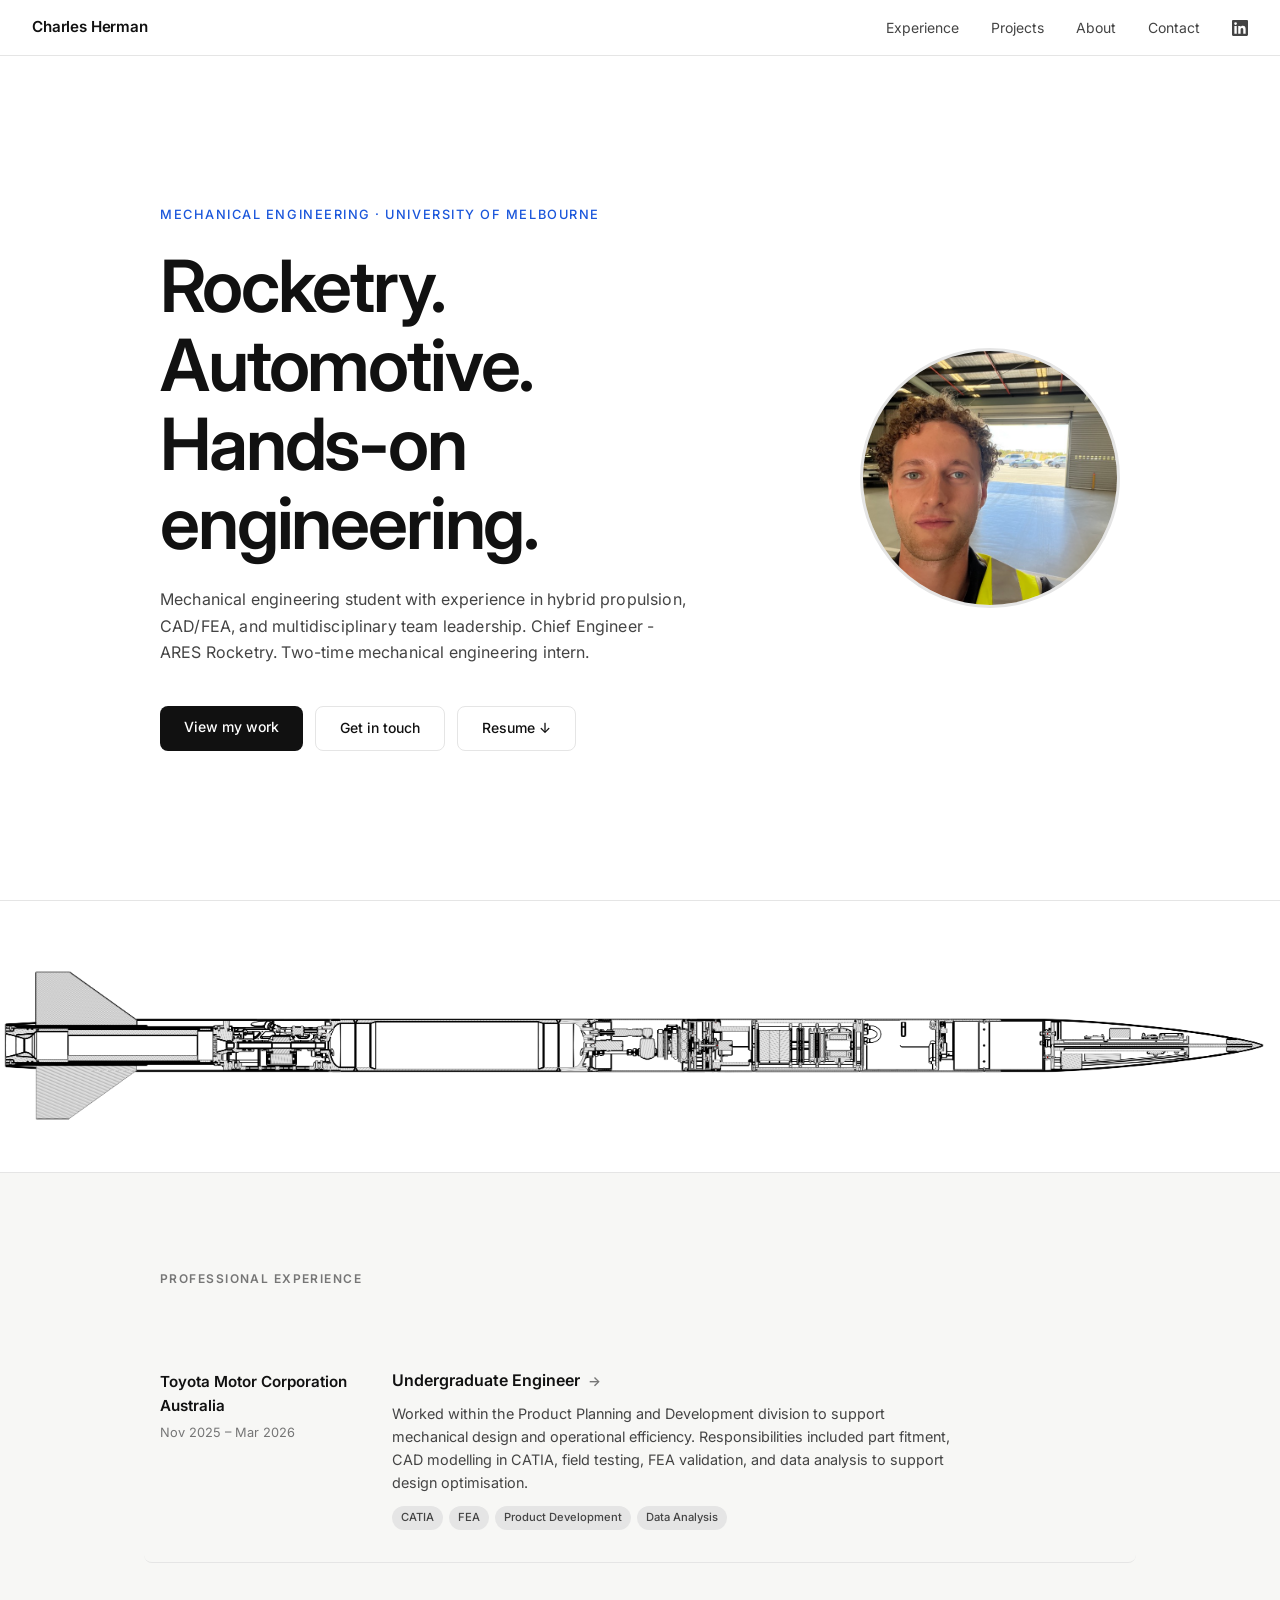
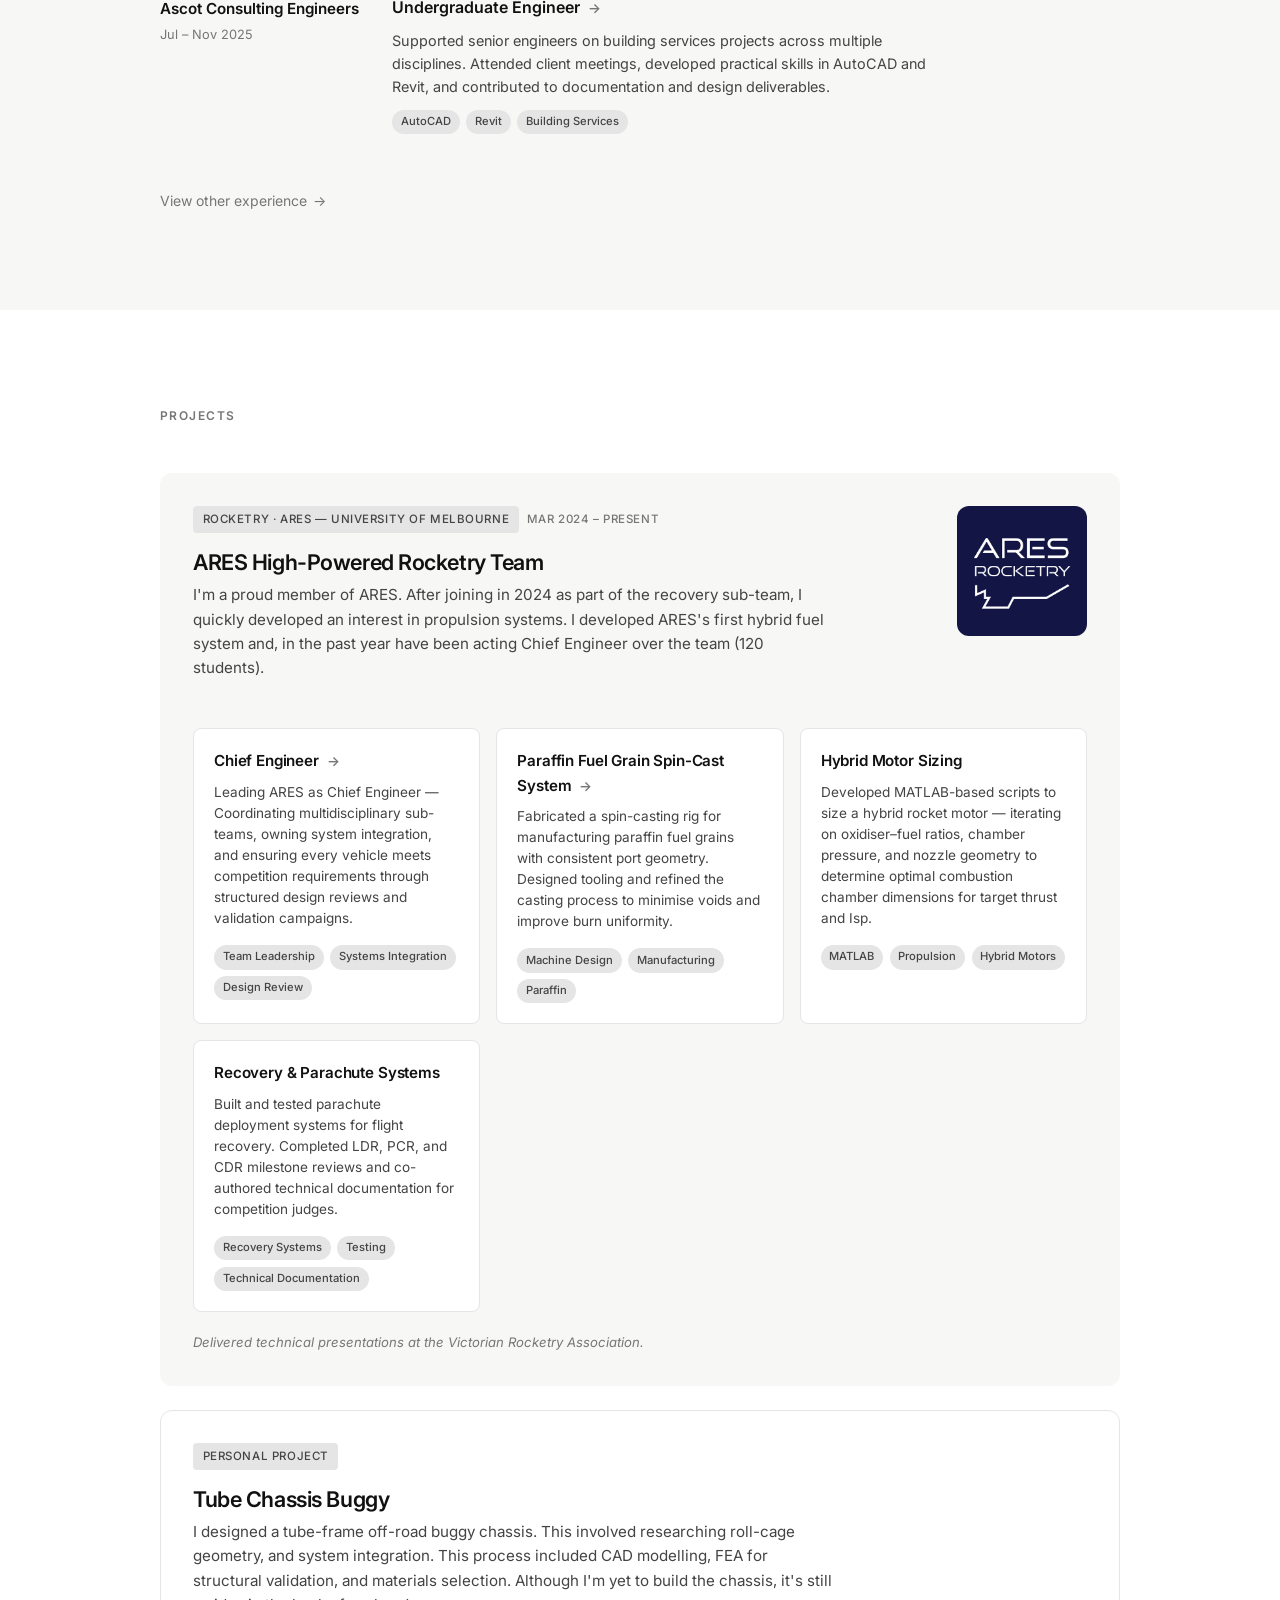
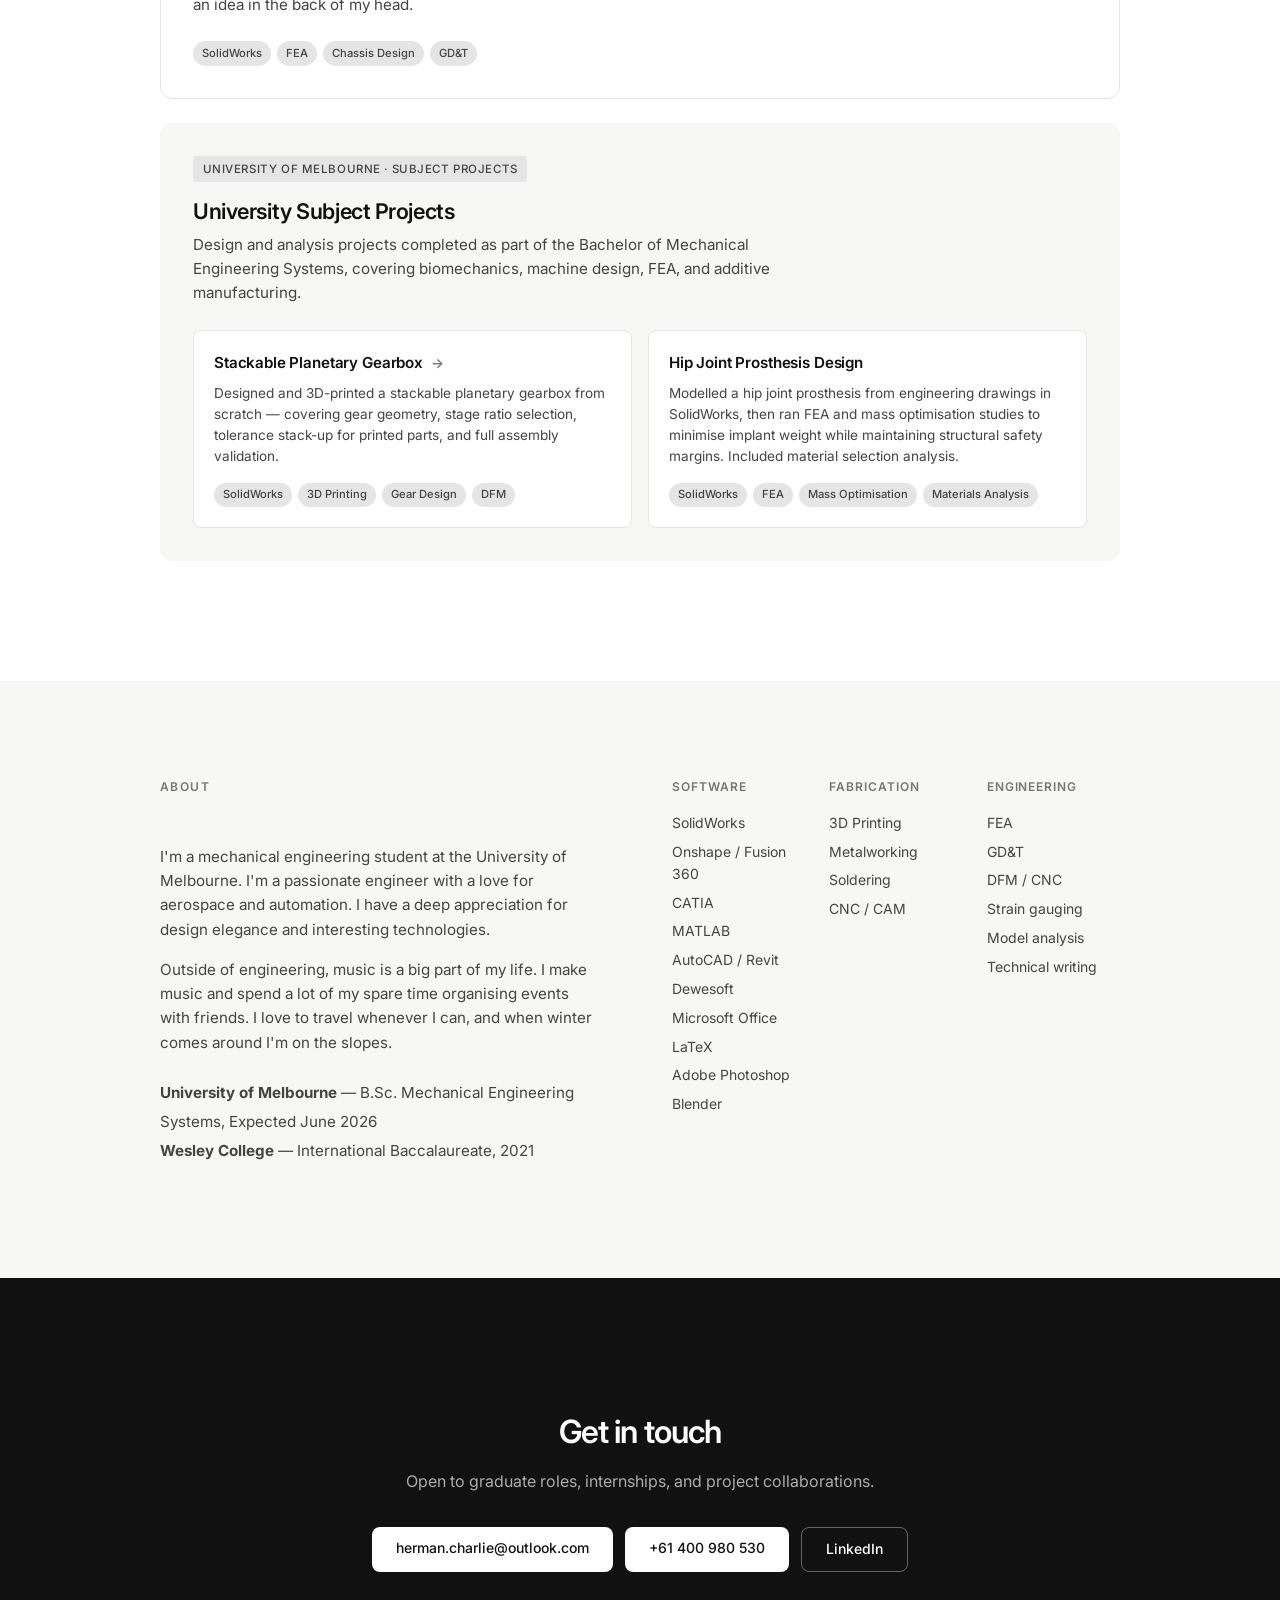
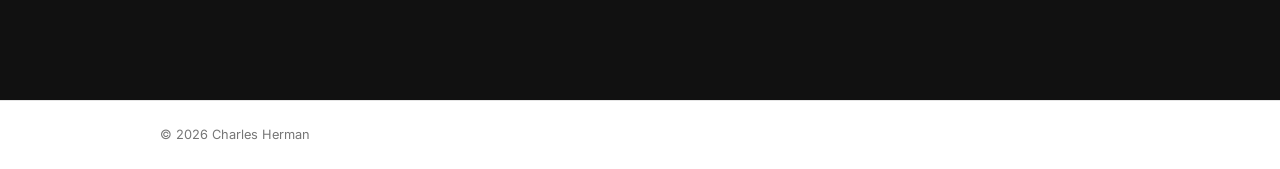
==== index.html @ 2988e183 "Add Vercel Analytics to all pages Adds /_vercel/insights/script.js to every HTML page (the correct m" ====
<!DOCTYPE html>
<html lang="en">
<head>
  <meta charset="UTF-8" />
  <meta name="viewport" content="width=device-width, initial-scale=1.0" />
  <meta name="description" content="Charles Herman — Mechanical engineering student at the University of Melbourne. Experience in hybrid propulsion, automotive engineering at Toyota, CAD/FEA, and team leadership as Chief Engineer of ARES Rocketry." />
  <meta property="og:title" content="Charles Herman — Mechanical Engineer" />
  <meta property="og:description" content="Mechanical engineering student at the University of Melbourne. Hybrid propulsion, automotive engineering, CAD/FEA, and Chief Engineer of ARES Rocketry." />
  <meta property="og:type" content="website" />
  <meta property="og:image" content="images/profile.jpg" />
  <title>Charles Herman — Mechanical Engineer</title>
  <link rel="icon" href="favicon.svg" type="image/svg+xml" />
  <link rel="stylesheet" href="styles.css" />
  <link rel="preconnect" href="https://fonts.googleapis.com" />
  <link rel="preconnect" href="https://fonts.gstatic.com" crossorigin />
  <link href="https://fonts.googleapis.com/css2?family=Inter:wght@300;400;500;600&display=swap" rel="stylesheet" />
</head>
<body>
  <a href="#experience" class="skip-link">Skip to content</a>

  <!-- NAV -->
  <nav>
    <span class="nav-name">Charles Herman</span>
    <ul>
      <li><a href="#experience">Experience</a></li>
      <li><a href="#projects">Projects</a></li>
      <li><a href="#about">About</a></li>
      <li><a href="#contact">Contact</a></li>
      <li>
        <a href="https://linkedin.com/in/charleshermanli" target="_blank" rel="noopener noreferrer" class="nav-icon-link" aria-label="LinkedIn">
          <svg aria-hidden="true" viewBox="0 0 24 24" width="16" height="16" fill="currentColor">
            <path d="M20.447 20.452h-3.554v-5.569c0-1.328-.027-3.037-1.852-3.037-1.853 0-2.136 1.445-2.136 2.939v5.667H9.351V9h3.414v1.561h.046c.477-.9 1.637-1.85 3.37-1.85 3.601 0 4.267 2.37 4.267 5.455v6.286zM5.337 7.433a2.062 2.062 0 0 1-2.063-2.065 2.064 2.064 0 1 1 2.063 2.065zm1.782 13.019H3.555V9h3.564v11.452zM22.225 0H1.771C.792 0 0 .774 0 1.729v20.542C0 23.227.792 24 1.771 24h20.451C23.2 24 24 23.227 24 22.271V1.729C24 .774 23.2 0 22.222 0h.003z"/>
          </svg>
        </a>
      </li>
    </ul>
  </nav>

  <!-- HERO -->
  <section class="hero">
    <div class="hero-inner">
      <div class="hero-text">
        <p class="hero-tag">Mechanical Engineering · University of Melbourne</p>
        <h1>Rocketry. Automotive.<br>Hands-on engineering.</h1>
        <p class="hero-sub">
          Mechanical engineering student with experience in hybrid propulsion, CAD/FEA,
          and multidisciplinary team leadership. Chief Engineer - ARES Rocketry.
          Two-time mechanical engineering intern.
        </p>
        <div class="hero-actions">
          <a href="#experience" class="btn">View my work</a>
          <a href="#contact" class="btn btn-ghost">Get in touch</a>
          <a href="CharlesHermanResume.pdf" download class="btn btn-ghost">Resume ↓</a>
        </div>
      </div>
      <div class="hero-photo-wrap">
        <img src="images/profile.jpg" alt="Charles Herman" class="hero-photo" width="260" height="260" fetchpriority="high" />
      </div>
    </div>
  </section>

  <!-- ROCKET BANNER -->
  <section class="rocket-banner">
    <img src="images/odyssey-assembly.png" alt="ARES Odyssey — full vehicle cutaway assembly drawing" class="rocket-banner-img" />
  </section>

  <!-- EXPERIENCE -->
  <section id="experience" class="section section-alt">
    <div class="container">
      <h2 class="section-title">Professional Experience</h2>

      <div class="timeline">

        <a href="projects/toyota.html" class="timeline-item timeline-item-link" data-reveal>
          <div class="timeline-left">
            <span class="tl-company">Toyota Motor Corporation Australia</span>
            <span class="tl-date">Nov 2025 – Mar 2026</span>
          </div>
          <div class="timeline-right">
            <h4>Undergraduate Engineer <span class="card-arrow">→</span></h4>
            <p>
              Worked within the Product Planning and Development division to support mechanical design
              and operational efficiency. Responsibilities included part fitment, CAD modelling in CATIA,
              field testing, FEA validation, and data analysis to support design optimisation.
            </p>
            <div class="tech-pills">
              <span>CATIA</span><span>FEA</span><span>Product Development</span><span>Data Analysis</span>
            </div>
          </div>
        </a>

        <a href="projects/ascot.html" class="timeline-item timeline-item-link" data-reveal>
          <div class="timeline-left">
            <span class="tl-company">Ascot Consulting Engineers</span>
            <span class="tl-date">Jul – Nov 2025</span>
          </div>
          <div class="timeline-right">
            <h4>Undergraduate Engineer <span class="card-arrow">→</span></h4>
            <p>
              Supported senior engineers on building services projects across multiple disciplines.
              Attended client meetings, developed practical skills in AutoCAD and Revit, and contributed
              to documentation and design deliverables.
            </p>
            <div class="tech-pills">
              <span>AutoCAD</span><span>Revit</span><span>Building Services</span>
            </div>
          </div>
        </a>

      </div>
      <a href="other-experience.html" class="other-exp-link">
        View other experience <span>→</span>
      </a>
    </div>
  </section>

  <!-- PROJECTS -->
  <section id="projects" class="section">
    <div class="container">
      <h2 class="section-title">Projects</h2>

      <!-- ARES Rocketry -->
      <div class="project-card featured" data-reveal>
        <div class="project-card-header">
          <div class="project-card-header-content">
            <div class="project-meta">
              <span class="tag">Rocketry · ARES — University of Melbourne</span>
              <span class="tag tag-year">Mar 2024 – Present</span>
            </div>
            <h3>ARES High-Powered Rocketry Team</h3>
            <p class="project-desc">
              I'm a proud member of ARES. After joining in 2024 as part of the recovery sub-team, I quickly
              developed an interest in propulsion systems. I developed ARES's first hybrid fuel system and,
              in the past year have been acting Chief Engineer over the team (120 students).
            </p>
          </div>
          <img src="images/ares-logo.png" alt="ARES Rocketry" class="project-org-logo" />
        </div>

        <div class="sub-projects">
          <a href="projects/chief-engineer.html" class="sub-card sub-card-link">
            <h4>Chief Engineer <span class="card-arrow">→</span></h4>
            <p>Leading ARES as Chief Engineer — Coordinating multidisciplinary sub-teams, owning system
            integration, and ensuring every vehicle meets competition requirements through structured
            design reviews and validation campaigns.</p>
            <div class="tech-pills">
              <span>Team Leadership</span><span>Systems Integration</span><span>Design Review</span>
            </div>
          </a>
          <a href="projects/fuel-grain.html" class="sub-card sub-card-link">
            <h4>Paraffin Fuel Grain Spin-Cast System <span class="card-arrow">→</span></h4>
            <p>Fabricated a spin-casting rig for manufacturing paraffin fuel grains with consistent port
            geometry. Designed tooling and refined the casting process to minimise voids and improve
            burn uniformity.</p>
            <div class="tech-pills">
              <span>Machine Design</span><span>Manufacturing</span><span>Paraffin</span>
            </div>
          </a>
          <div class="sub-card">
            <h4>Hybrid Motor Sizing</h4>
            <p>Developed MATLAB-based scripts to size a hybrid rocket motor — iterating on oxidiser–fuel
            ratios, chamber pressure, and nozzle geometry to determine optimal combustion chamber dimensions
            for target thrust and Isp.</p>
            <div class="tech-pills">
              <span>MATLAB</span><span>Propulsion</span><span>Hybrid Motors</span>
            </div>
          </div>
          <div class="sub-card">
            <h4>Recovery & Parachute Systems</h4>
            <p>Built and tested parachute deployment systems for flight recovery. Completed LDR, PCR, and CDR
            milestone reviews and co-authored technical documentation for competition judges.</p>
            <div class="tech-pills">
              <span>Recovery Systems</span><span>Testing</span><span>Technical Documentation</span>
            </div>
          </div>
        </div>

        <p class="project-note">Delivered technical presentations at the Victorian Rocketry Association.</p>
      </div>

      <!-- Tube Buggy -->
      <div class="project-card" data-reveal>
        <div class="project-meta">
          <span class="tag">Personal Project</span>
        </div>
        <h3>Tube Chassis Buggy</h3>
        <p class="project-desc">
          I designed a tube-frame off-road buggy chassis. This involved researching
          roll-cage geometry, and system integration. This process included CAD modelling, FEA for structural validation, and materials selection. Although I'm yet to build the chassis, it's still an idea in the back of my head. 
        </p>
        <div class="tech-pills">
          <span>SolidWorks</span><span>FEA</span><span>Chassis Design</span><span>GD&amp;T</span>
        </div>
      </div>

      <!-- University Subject Projects -->
      <div class="project-card featured" data-reveal>
        <div class="project-meta">
          <span class="tag">University of Melbourne · Subject Projects</span>
        </div>
        <h3>University Subject Projects</h3>
        <p class="project-desc">
          Design and analysis projects completed as part of the Bachelor of Mechanical Engineering Systems,
          covering biomechanics, machine design, FEA, and additive manufacturing.
        </p>

        <div class="sub-projects">
          <a href="projects/gearbox.html" class="sub-card sub-card-link">
            <h4>Stackable Planetary Gearbox <span class="card-arrow">→</span></h4>
            <p>Designed and 3D-printed a stackable planetary gearbox from scratch — covering gear geometry,
            stage ratio selection, tolerance stack-up for printed parts, and full assembly validation.</p>
            <div class="tech-pills">
              <span>SolidWorks</span><span>3D Printing</span><span>Gear Design</span><span>DFM</span>
            </div>
          </a>
          <div class="sub-card">
            <h4>Hip Joint Prosthesis Design</h4>
            <p>Modelled a hip joint prosthesis from engineering drawings in SolidWorks, then ran FEA and
            mass optimisation studies to minimise implant weight while maintaining structural safety margins.
            Included material selection analysis.</p>
            <div class="tech-pills">
              <span>SolidWorks</span><span>FEA</span><span>Mass Optimisation</span><span>Materials Analysis</span>
            </div>
          </div>
        </div>
      </div>

    </div>
  </section>

  <!-- ABOUT -->
  <section id="about" class="section section-alt">
    <div class="container about-grid" data-reveal>
      <div>
        <h2 class="section-title">About</h2>
        <p>
          I'm a mechanical engineering student at the University of Melbourne. I'm a passionate engineer with a love for aerospace and automation. I have a deep appreciation for design elegance and interesting technologies.  
        </p>
        <p>
          Outside of engineering, music is a big part of my life. I make music and spend a lot of my spare time
          organising events with friends. I love to travel whenever I can, and when winter comes around
          I'm on the slopes.
        </p>
        <p class="about-edu">
          <strong>University of Melbourne</strong> — B.Sc. Mechanical Engineering Systems, Expected June 2026<br>
          <strong>Wesley College</strong> — International Baccalaureate, 2021
        </p>
      </div>
      <div class="skills-grid">
        <div class="skill-group">
          <h5>Software</h5>
          <ul>
            <li>SolidWorks</li>
            <li>Onshape / Fusion 360</li>
            <li>CATIA</li>
            <li>MATLAB</li>
            <li>AutoCAD / Revit</li>
            <li>Dewesoft</li>
            <li>Microsoft Office</li>
            <li>LaTeX</li>
            <li>Adobe Photoshop</li>
            <li>Blender</li>
          </ul>
        </div>
        <div class="skill-group">
          <h5>Fabrication</h5>
          <ul>
            <li>3D Printing</li>
            <li>Metalworking</li>
            <li>Soldering</li>
            <li>CNC / CAM</li>
          </ul>
        </div>
        <div class="skill-group">
          <h5>Engineering</h5>
          <ul>
            <li>FEA</li>
            <li>GD&amp;T</li>
            <li>DFM / CNC</li>
            <li>Strain gauging</li>
            <li>Model analysis</li>
            <li>Technical writing</li>
          </ul>
        </div>
      </div>
    </div>
  </section>

  <!-- CONTACT -->
  <section id="contact" class="section section-dark">
    <div class="container contact-inner" data-reveal>
      <h2>Get in touch</h2>
      <p>Open to graduate roles, internships, and project collaborations.</p>
      <div class="contact-links">
        <a href="mailto:herman.charlie@outlook.com" class="btn btn-light">herman.charlie@outlook.com</a>
        <a href="tel:+61400980530" class="btn btn-light">+61 400 980 530</a>
        <a href="https://linkedin.com/in/charleshermanli" target="_blank" rel="noopener noreferrer" class="btn btn-outline">LinkedIn</a>
      </div>
    </div>
  </section>

  <footer>
    <div class="container">
      <span>© 2026 Charles Herman</span>
    </div>
  </footer>

  <script src="main.js" defer></script>

  <script defer src="/_vercel/insights/script.js"></script>
</body>
</html>
---- styles.css ----
/* ── Reset & Base ── */
*, *::before, *::after { box-sizing: border-box; margin: 0; padding: 0; }

:root {
  --ink:     #111111;
  --ink-2:   #444444;
  --ink-3:   #767676;
  --line:    #e5e5e5;
  --bg:      #ffffff;
  --bg-alt:  #f7f7f5;
  --accent:  #1a56db;
  --radius:  8px;
  --max:     960px;
}

html { scroll-behavior: smooth; font-size: 16px; }

body {
  font-family: 'Inter', system-ui, -apple-system, sans-serif;
  color: var(--ink);
  background: var(--bg);
  line-height: 1.6;
  -webkit-font-smoothing: antialiased;
}

.skip-link {
  position: absolute;
  top: -100%;
  left: 1rem;
  padding: 0.5rem 1rem;
  background: var(--accent);
  color: #fff;
  border-radius: var(--radius);
  font-size: 0.875rem;
  font-weight: 500;
  z-index: 200;
  transition: top 0.2s;
}

.skip-link:focus {
  top: 0.75rem;
}

a { color: inherit; text-decoration: none; }

/* ── Nav ── */
nav {
  position: sticky;
  top: 0;
  z-index: 100;
  background: rgba(255, 255, 255, 0.92);
  backdrop-filter: blur(8px);
  border-bottom: 1px solid var(--line);
  display: flex;
  align-items: center;
  justify-content: space-between;
  padding: 0 2rem;
  height: 56px;
}

.nav-name {
  font-weight: 600;
  font-size: 0.95rem;
  letter-spacing: -0.01em;
}

nav ul {
  list-style: none;
  display: flex;
  gap: 2rem;
}

nav ul a {
  font-size: 0.875rem;
  color: var(--ink-2);
  transition: color 0.15s;
}

nav ul a:hover { color: var(--ink); }

.nav-icon-link {
  display: inline-block;
  vertical-align: middle;
  line-height: 0;
  color: var(--ink-2);
  transition: color 0.15s;
}

.nav-icon-link:hover { color: var(--ink); }

/* ── Hero ── */
.hero {
  min-height: calc(100vh - 56px);
  display: flex;
  align-items: center;
  padding: 6rem 2rem;
}

.hero-inner {
  max-width: var(--max);
  margin: 0 auto;
  width: 100%;
  display: grid;
  grid-template-columns: 1fr auto;
  gap: 4rem;
  align-items: center;
}

.hero-text { min-width: 0; }

.hero-photo-wrap {
  flex-shrink: 0;
}

.hero-photo {
  width: 260px;
  height: 260px;
  border-radius: 50%;
  object-fit: cover;
  object-position: center top;
  image-orientation: from-image;
  border: 3px solid var(--line);
  display: block;
}

.hero-tag {
  font-size: 0.8rem;
  font-weight: 500;
  letter-spacing: 0.12em;
  text-transform: uppercase;
  color: var(--accent);
  margin-bottom: 1.25rem;
}

.hero h1 {
  font-size: clamp(2.5rem, 6vw, 4.5rem);
  font-weight: 600;
  line-height: 1.1;
  letter-spacing: -0.03em;
  margin-bottom: 1.5rem;
}

.hero-sub {
  font-size: 1rem;
  color: var(--ink-2);
  margin-bottom: 2.5rem;
  letter-spacing: 0.01em;
  max-width: 540px;
  line-height: 1.65;
}

.hero-actions {
  display: flex;
  gap: 0.75rem;
  flex-wrap: wrap;
}

/* ── Buttons ── */
.btn {
  display: inline-block;
  padding: 0.65rem 1.5rem;
  background: var(--ink);
  color: #fff;
  border-radius: var(--radius);
  font-size: 0.875rem;
  font-weight: 500;
  transition: background 0.15s, transform 0.1s;
}

.btn:hover { background: #333; transform: translateY(-1px); }

.btn-light {
  background: #fff;
  color: var(--ink);
}

.btn-light:hover { background: #f0f0f0; }

.btn-ghost {
  background: transparent;
  color: var(--ink);
  border: 1px solid var(--line);
}

.btn-ghost:hover { background: var(--bg-alt); transform: translateY(-1px); }

.btn-outline {
  background: transparent;
  color: #fff;
  border: 1px solid rgba(255,255,255,0.35);
}

.btn-outline:hover { background: rgba(255,255,255,0.1); }

.btn:focus-visible {
  outline: 2px solid var(--accent);
  outline-offset: 2px;
}

/* ── Sections ── */
.section { padding: 6rem 2rem; }
.section-alt { background: var(--bg-alt); }

.section-dark {
  background: var(--ink);
  color: #fff;
}

.section-dark h2 { color: #fff; }
.section-dark p { color: rgba(255,255,255,0.65); }

.container {
  max-width: var(--max);
  margin: 0 auto;
  width: 100%;
}

.section-title {
  font-size: 0.75rem;
  font-weight: 600;
  letter-spacing: 0.12em;
  text-transform: uppercase;
  color: var(--ink-3);
  margin-bottom: 3rem;
}

/* ── Project Cards ── */
.project-card {
  border: 1px solid var(--line);
  border-radius: 12px;
  padding: 2rem;
  margin-bottom: 1.5rem;
  transition: border-color 0.2s, box-shadow 0.2s;
}

.project-card:hover {
  border-color: #bbb;
  box-shadow: 0 4px 20px rgba(0,0,0,0.06);
}

.project-card.featured {
  background: var(--bg-alt);
  border-color: transparent;
}

.project-meta {
  display: flex;
  gap: 0.5rem;
  margin-bottom: 0.75rem;
  flex-wrap: wrap;
}

.tag {
  display: inline-block;
  font-size: 0.72rem;
  font-weight: 500;
  letter-spacing: 0.05em;
  text-transform: uppercase;
  padding: 0.25rem 0.6rem;
  background: var(--line);
  border-radius: 4px;
  color: var(--ink-2);
}

.tag-year { background: transparent; color: var(--ink-3); padding-left: 0; }

.project-card h3 {
  font-size: 1.35rem;
  font-weight: 600;
  letter-spacing: -0.02em;
  margin-bottom: 0.25rem;
}

.project-role {
  font-size: 0.875rem;
  color: var(--accent);
  font-weight: 500;
  margin-bottom: 0.75rem;
}

.project-desc {
  color: var(--ink-2);
  font-size: 0.95rem;
  max-width: 640px;
  margin-bottom: 1.5rem;
}

/* ── Project card header with logo ── */
.project-card-header {
  display: flex;
  align-items: flex-start;
  justify-content: space-between;
  gap: 2rem;
}

.project-card-header-content {
  flex: 1;
  min-width: 0;
}

.project-org-logo {
  width: 130px;
  height: 130px;
  object-fit: contain;
  border-radius: 12px;
  flex-shrink: 0;
}

/* ── Sub-project cards ── */
.sub-projects {
  display: grid;
  grid-template-columns: repeat(auto-fit, minmax(220px, 1fr));
  gap: 1rem;
  margin-top: 1.5rem;
}

.sub-card {
  background: #fff;
  border: 1px solid var(--line);
  border-radius: var(--radius);
  padding: 1.25rem;
}

.sub-card-link {
  display: block;
  text-decoration: none;
  color: inherit;
  transition: border-color 0.18s, box-shadow 0.18s, transform 0.15s;
}

.sub-card-link:hover {
  border-color: var(--accent);
  box-shadow: 0 4px 16px rgba(26,86,219,0.08);
  transform: translateY(-2px);
}

.card-arrow {
  font-size: 0.85rem;
  color: var(--ink-3);
  margin-left: 0.25rem;
  transition: color 0.15s, transform 0.15s;
  display: inline-block;
}

.sub-card-link:hover .card-arrow {
  color: var(--accent);
  transform: translateX(3px);
}

.sub-card h4 {
  font-size: 0.95rem;
  font-weight: 600;
  margin-bottom: 0.5rem;
  letter-spacing: -0.01em;
}

.sub-card p {
  font-size: 0.85rem;
  color: var(--ink-2);
  line-height: 1.55;
  margin-bottom: 1rem;
}

.project-note {
  margin-top: 1.25rem;
  font-size: 0.82rem;
  color: var(--ink-3);
  font-style: italic;
}

/* ── Tech Pills ── */
.tech-pills {
  display: flex;
  flex-wrap: wrap;
  gap: 0.4rem;
}

.tech-pills span, .project-card > .tech-pills span {
  font-size: 0.7rem;
  padding: 0.2rem 0.55rem;
  background: var(--line);
  border-radius: 100px;
  color: var(--ink-2);
  font-weight: 500;
}

/* ── Timeline ── */
.timeline { display: flex; flex-direction: column; gap: 0; }

.timeline-item {
  display: grid;
  grid-template-columns: 200px 1fr;
  gap: 2rem;
  padding: 2rem 0;
  border-bottom: 1px solid var(--line);
}

.timeline-item:last-child { border-bottom: none; }

.timeline-left {
  display: flex;
  flex-direction: column;
  gap: 0.25rem;
  padding-top: 0.1rem;
}

.tl-company {
  font-weight: 600;
  font-size: 0.95rem;
}

.tl-date {
  font-size: 0.8rem;
  color: var(--ink-3);
}

.tl-logo {
  width: 90px;
  height: auto;
  margin-top: 0.75rem;
  opacity: 0.85;
}

.timeline-right h4 {
  font-size: 1rem;
  font-weight: 600;
  margin-bottom: 0.5rem;
}

.timeline-right p {
  font-size: 0.9rem;
  color: var(--ink-2);
  max-width: 560px;
  margin-bottom: 0.75rem;
}

.timeline-right .tech-pills { margin-top: 0.25rem; }

.timeline-item-link {
  display: grid;
  grid-template-columns: 200px 1fr;
  gap: 2rem;
  text-decoration: none;
  color: inherit;
  transition: background 0.15s;
  border-radius: var(--radius);
  margin: 0 -1rem;
  padding: 2rem 1rem;
  border-bottom: 1px solid var(--line);
}

.timeline-item-link:last-child { border-bottom: none; }

.timeline-item-link:hover { background: rgba(0,0,0,0.03); }

.timeline-item-link:hover .card-arrow {
  color: var(--accent);
  transform: translateX(3px);
}

.other-exp-link {
  display: inline-flex;
  align-items: center;
  gap: 0.35rem;
  font-size: 0.875rem;
  color: var(--ink-3);
  margin-top: 1.5rem;
  transition: color 0.15s;
}

.other-exp-link:hover {
  color: var(--accent);
}

/* ── Rocket Banner ── */
.rocket-banner {
  background: var(--bg);
  padding: 2rem 0;
  overflow: hidden;
  border-top: 1px solid var(--line);
  border-bottom: 1px solid var(--line);
}

.rocket-banner-img {
  display: block;
  width: 100%;
  height: auto;
}

/* ── About ── */
.about-grid {
  display: grid;
  grid-template-columns: 1fr 1fr;
  gap: 4rem;
  align-items: start;
}

.about-grid > div:first-child p {
  color: var(--ink-2);
  font-size: 0.95rem;
  max-width: 440px;
  margin-bottom: 1rem;
}

.about-edu {
  margin-top: 1.5rem;
  font-size: 0.85rem;
  color: var(--ink-2);
  line-height: 1.9;
}


.skills-grid {
  display: grid;
  grid-template-columns: repeat(auto-fit, minmax(130px, 1fr));
  gap: 1.5rem;
}

.skill-group h5 {
  font-size: 0.75rem;
  font-weight: 600;
  letter-spacing: 0.08em;
  text-transform: uppercase;
  color: var(--ink-3);
  margin-bottom: 0.75rem;
}

.skill-group ul { list-style: none; }

.skill-group li {
  font-size: 0.875rem;
  color: var(--ink-2);
  padding: 0.2rem 0;
}

/* ── Contact ── */
.contact-inner {
  text-align: center;
  padding: 2rem 0;
}

.contact-inner h2 {
  font-size: 2rem;
  font-weight: 600;
  letter-spacing: -0.03em;
  margin-bottom: 0.75rem;
}

.contact-inner p {
  margin-bottom: 2rem;
  font-size: 1rem;
}

.contact-links {
  display: flex;
  gap: 0.75rem;
  justify-content: center;
  flex-wrap: wrap;
}

/* ── Footer ── */
footer {
  border-top: 1px solid var(--line);
  padding: 1.5rem 2rem;
}

footer .container {
  display: flex;
  justify-content: space-between;
  align-items: center;
  font-size: 0.8rem;
  color: var(--ink-3);
}

footer a:hover { color: var(--ink); }

.proj-next-link {
  font-size: 0.875rem;
  color: var(--ink-3);
  transition: color 0.15s;
}

.proj-next-link:hover {
  color: var(--ink);
}

/* ── Scroll Reveal ── */
[data-reveal] {
  opacity: 0;
  transform: translateY(24px);
  transition: opacity 0.6s ease, transform 0.6s ease;
}

[data-reveal].revealed {
  opacity: 1;
  transform: translateY(0);
}

/* Stagger children */
[data-reveal-delay="1"] { transition-delay: 0.1s; }
[data-reveal-delay="2"] { transition-delay: 0.2s; }
[data-reveal-delay="3"] { transition-delay: 0.3s; }

/* ── Responsive ── */

/* Tablet */
@media (max-width: 860px) {
  .section { padding: 4.5rem 1.5rem; }
  .hero { padding: 4rem 1.5rem; }
  .hero-inner { gap: 2.5rem; }
  .project-org-logo { width: 100px; height: 100px; }
}

/* Mobile — stacking layouts */
@media (max-width: 700px) {
  nav ul { gap: 1.1rem; }

  .hero-inner {
    grid-template-columns: 1fr;
    text-align: center;
  }

  .hero-photo-wrap { order: -1; display: flex; justify-content: center; }
  .hero-photo { width: 180px; height: 180px; }
  .hero-actions { justify-content: center; }

  .timeline-item {
    grid-template-columns: 1fr;
    gap: 0.5rem;
  }

  .timeline-item-link {
    grid-template-columns: 1fr;
    gap: 0.5rem;
    margin: 0 -0.5rem;
    padding: 1.5rem 0.5rem;
  }

  .about-grid {
    grid-template-columns: 1fr;
    gap: 2.5rem;
  }

  .sub-projects { grid-template-columns: 1fr; }
}

/* Small mobile — nav wrap + tighter spacing */
@media (max-width: 540px) {
  nav {
    height: auto;
    padding: 0.6rem 1.25rem;
    flex-wrap: wrap;
    gap: 0.4rem;
  }

  nav ul {
    width: 100%;
    gap: 0.8rem;
    padding-bottom: 0.1rem;
  }

  nav ul a { font-size: 0.8rem; }

  .section { padding: 3rem 1.25rem; }
  .hero { padding: 2.5rem 1.25rem; }
  .hero-photo { width: 150px; height: 150px; }
  .hero-sub { font-size: 0.95rem; }

  .btn {
    min-height: 44px;
    padding: 0.75rem 1.25rem;
    display: inline-flex;
    align-items: center;
    justify-content: center;
  }

  .project-card { padding: 1.25rem; }
  .project-card-header { flex-direction: column; gap: 1rem; }
  .project-org-logo { width: 72px; height: 72px; }

  .rocket-banner { padding: 1rem 0; }

  .timeline-item-link {
    margin: 0 -0.75rem;
    padding: 1.25rem 0.75rem;
  }

  .contact-inner h2 { font-size: 1.6rem; }

  .section-title { margin-bottom: 2rem; }
}
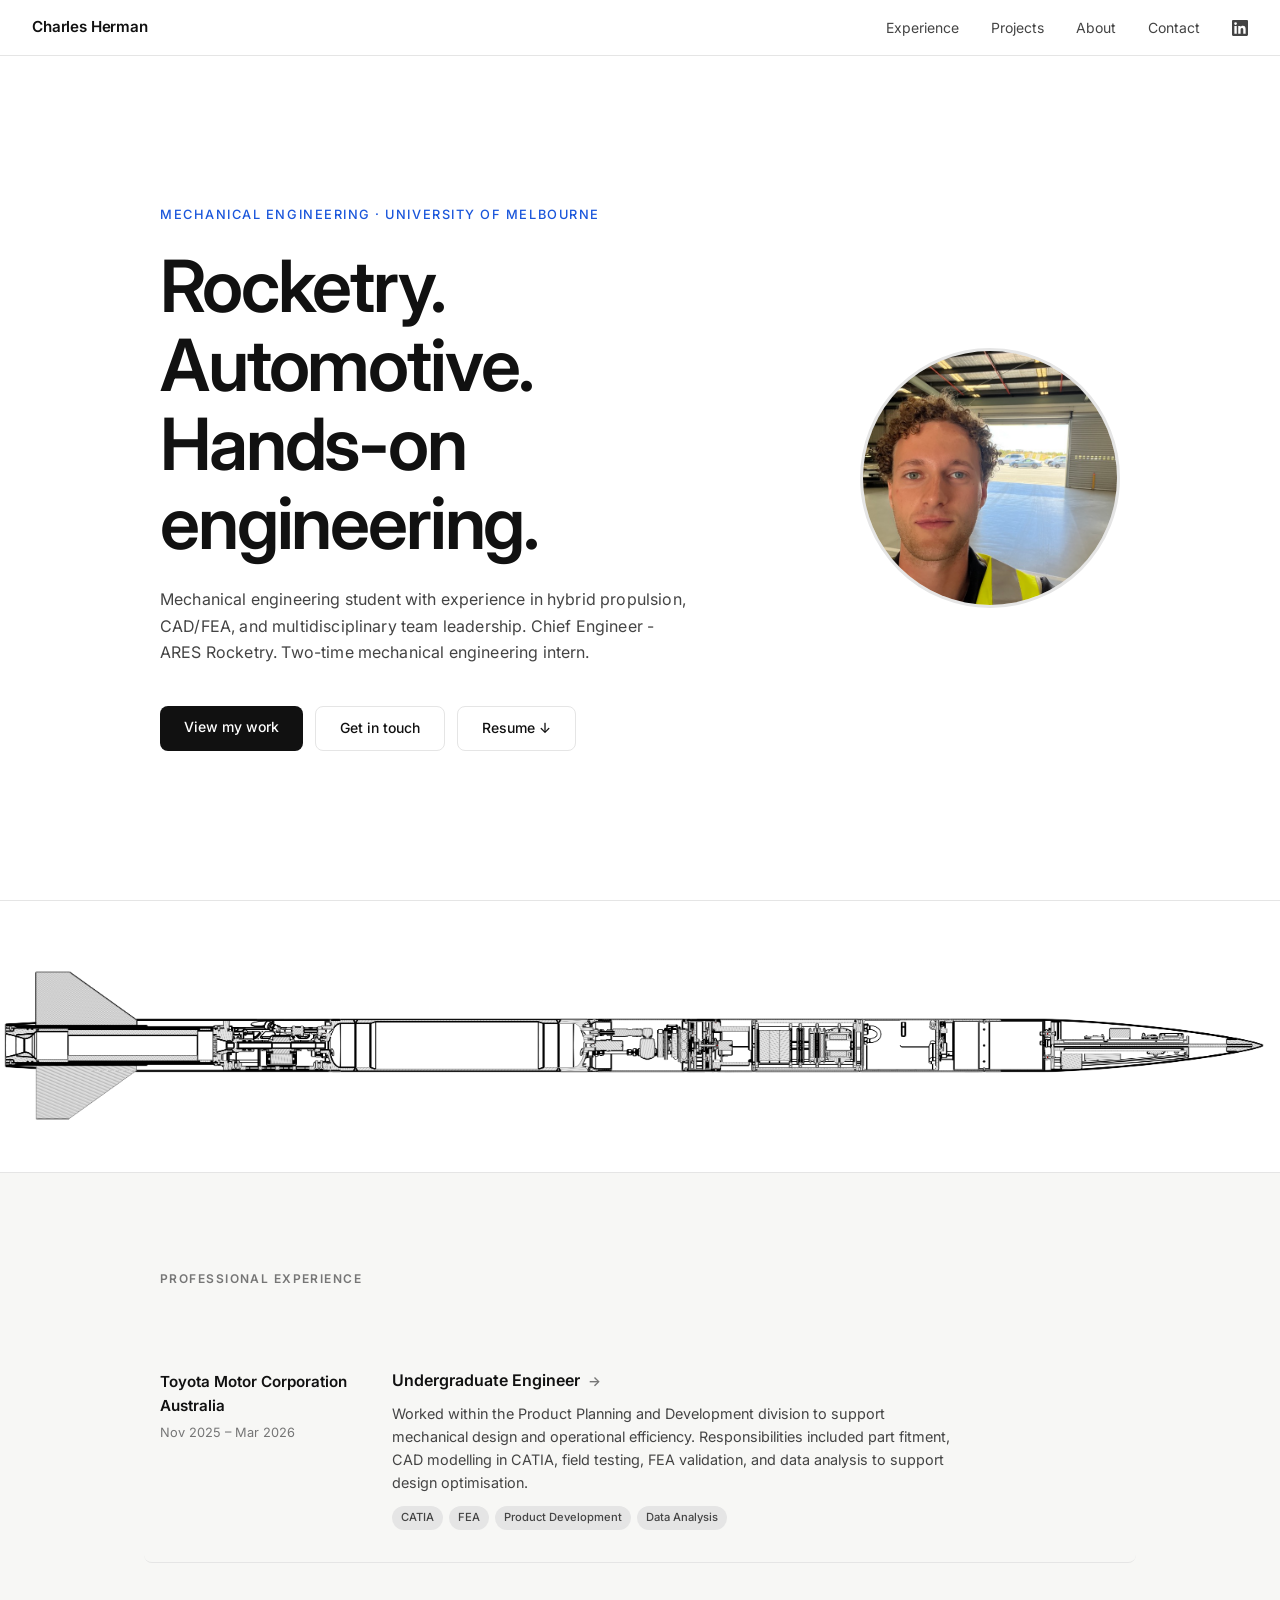
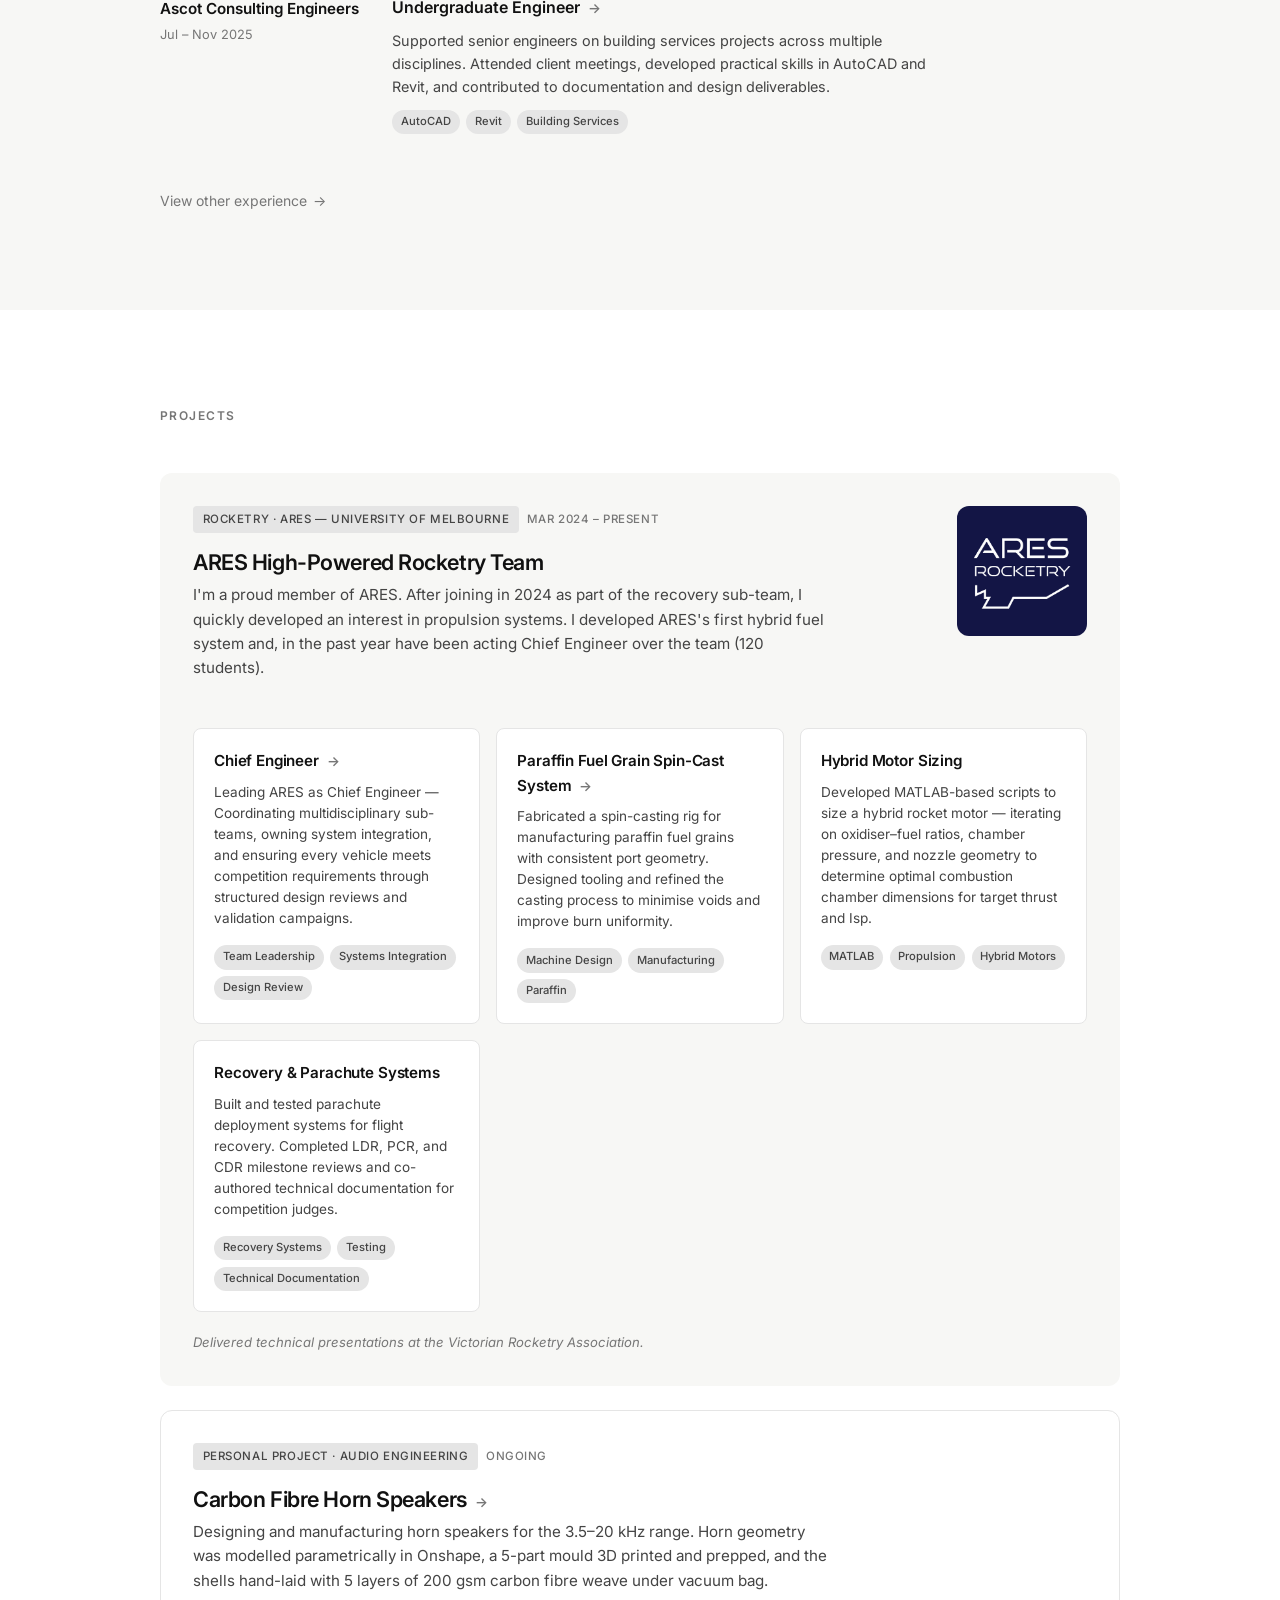
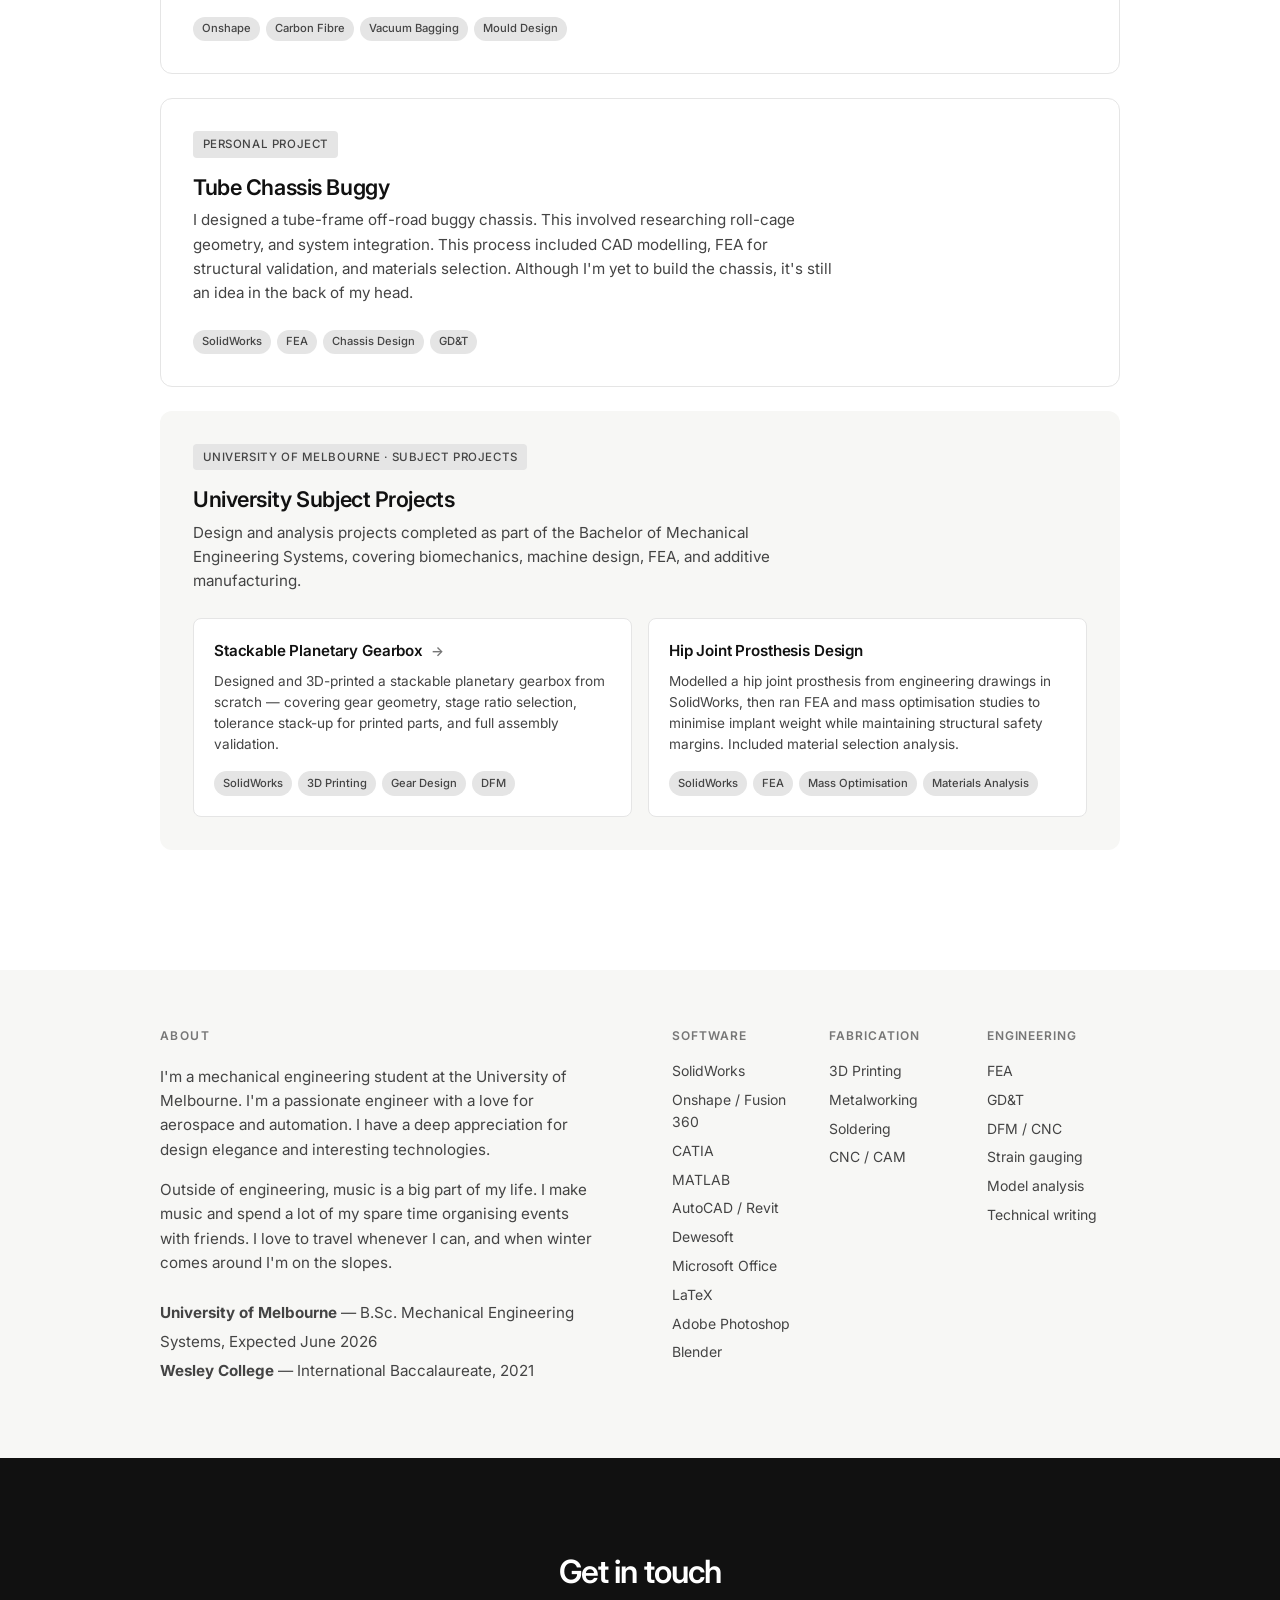
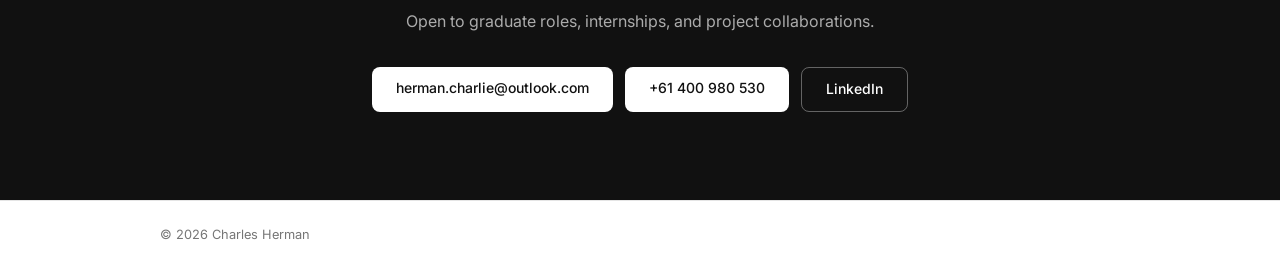
==== commit bae7b696: "Add Carbon Fibre Horn Speaker project New project page and main page card covering parametric horn d" ====
--- a/index.html
+++ b/index.html
@@ -178,6 +178,23 @@
         <p class="project-note">Delivered technical presentations at the Victorian Rocketry Association.</p>
       </div>
 
+      <!-- Horn Speakers -->
+      <a href="projects/horn-speaker.html" class="project-card sub-card-link" data-reveal>
+        <div class="project-meta">
+          <span class="tag">Personal Project · Audio Engineering</span>
+          <span class="tag tag-year">Ongoing</span>
+        </div>
+        <h3>Carbon Fibre Horn Speakers <span class="card-arrow">→</span></h3>
+        <p class="project-desc">
+          Designing and manufacturing horn speakers for the 3.5–20 kHz range. Horn geometry
+          was modelled parametrically in Onshape, a 5-part mould 3D printed and prepped, and
+          the shells hand-laid with 5 layers of 200 gsm carbon fibre weave under vacuum bag.
+        </p>
+        <div class="tech-pills">
+          <span>Onshape</span><span>Carbon Fibre</span><span>Vacuum Bagging</span><span>Mould Design</span>
+        </div>
+      </a>
+
       <!-- Tube Buggy -->
       <div class="project-card" data-reveal>
         <div class="project-meta">
--- a/styles.css
+++ b/styles.css
@@ -487,6 +487,10 @@
   height: auto;
 }
 
+#about .section-title { margin-bottom: 1.25rem; }
+#about { padding-top: 3.5rem; padding-bottom: 3.5rem; }
+#contact { padding-top: 3.5rem; padding-bottom: 3.5rem; }
+
 /* ── About ── */
 .about-grid {
   display: grid;
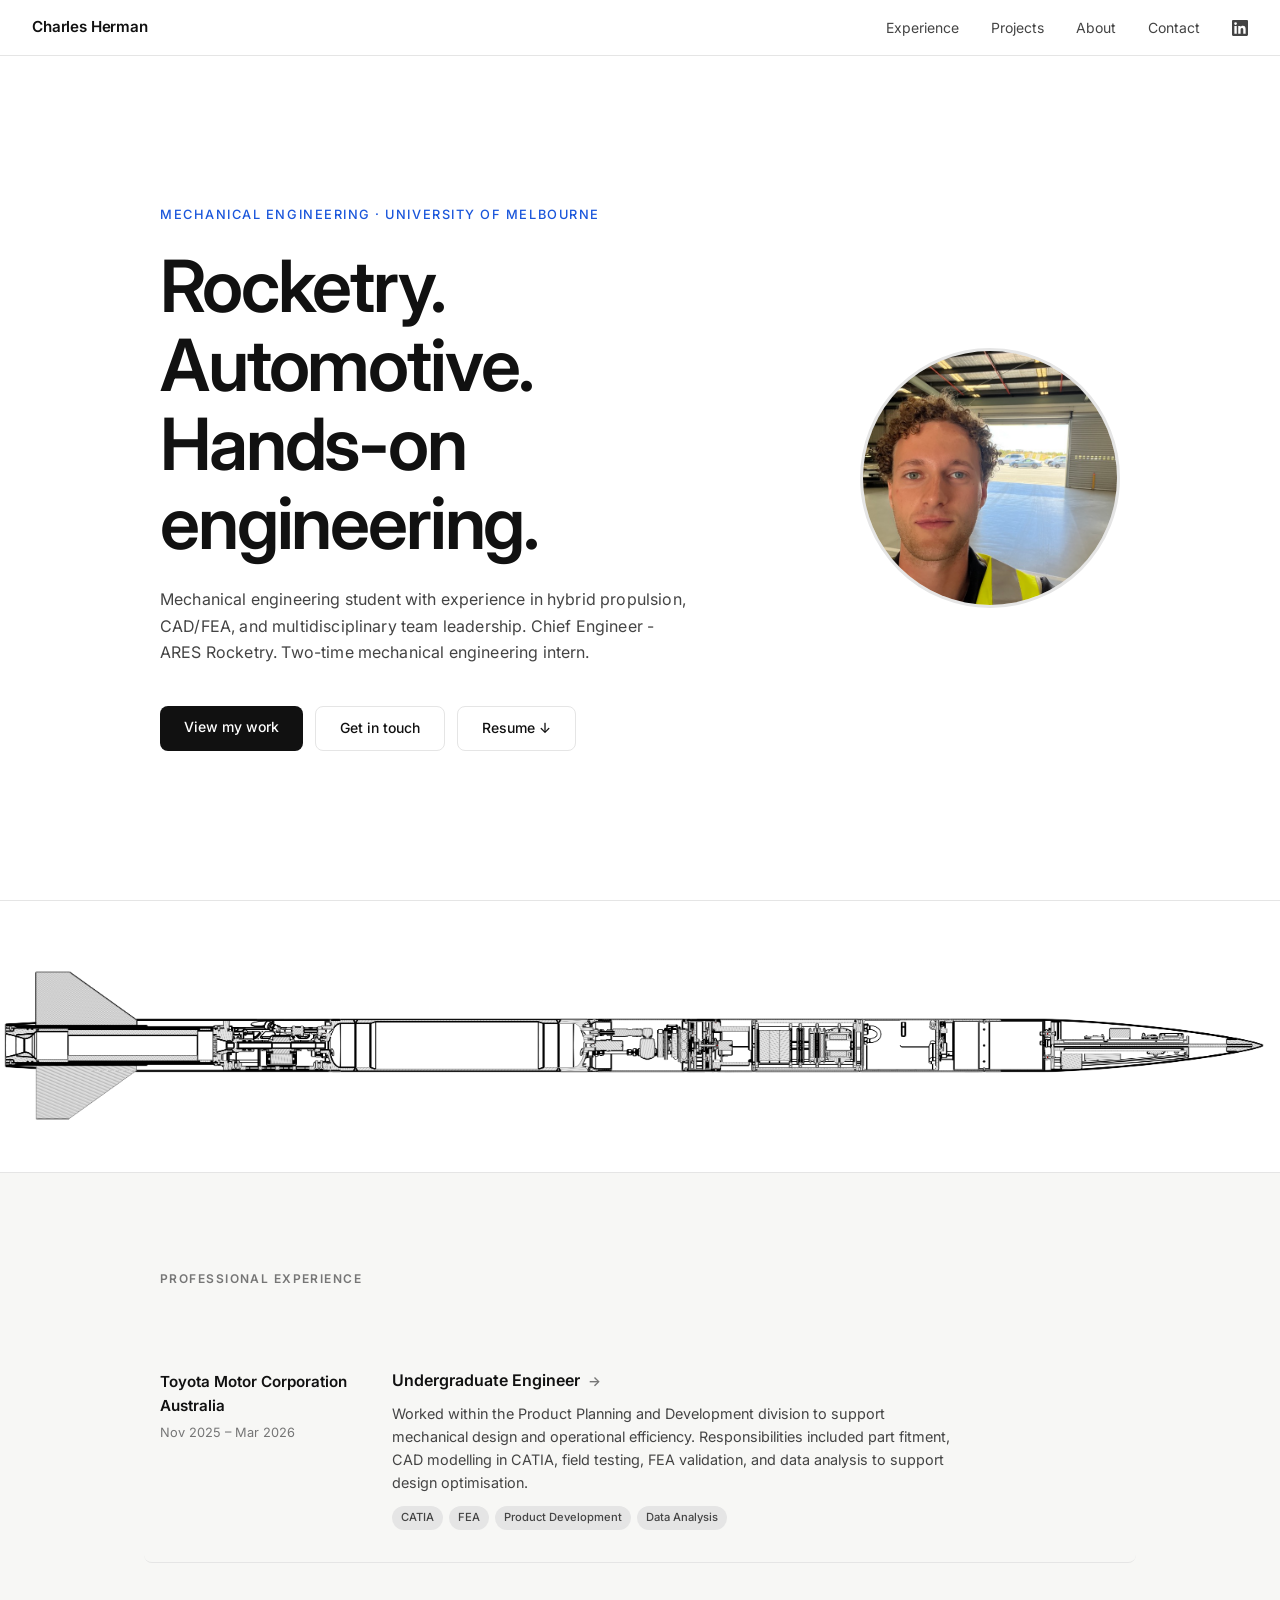
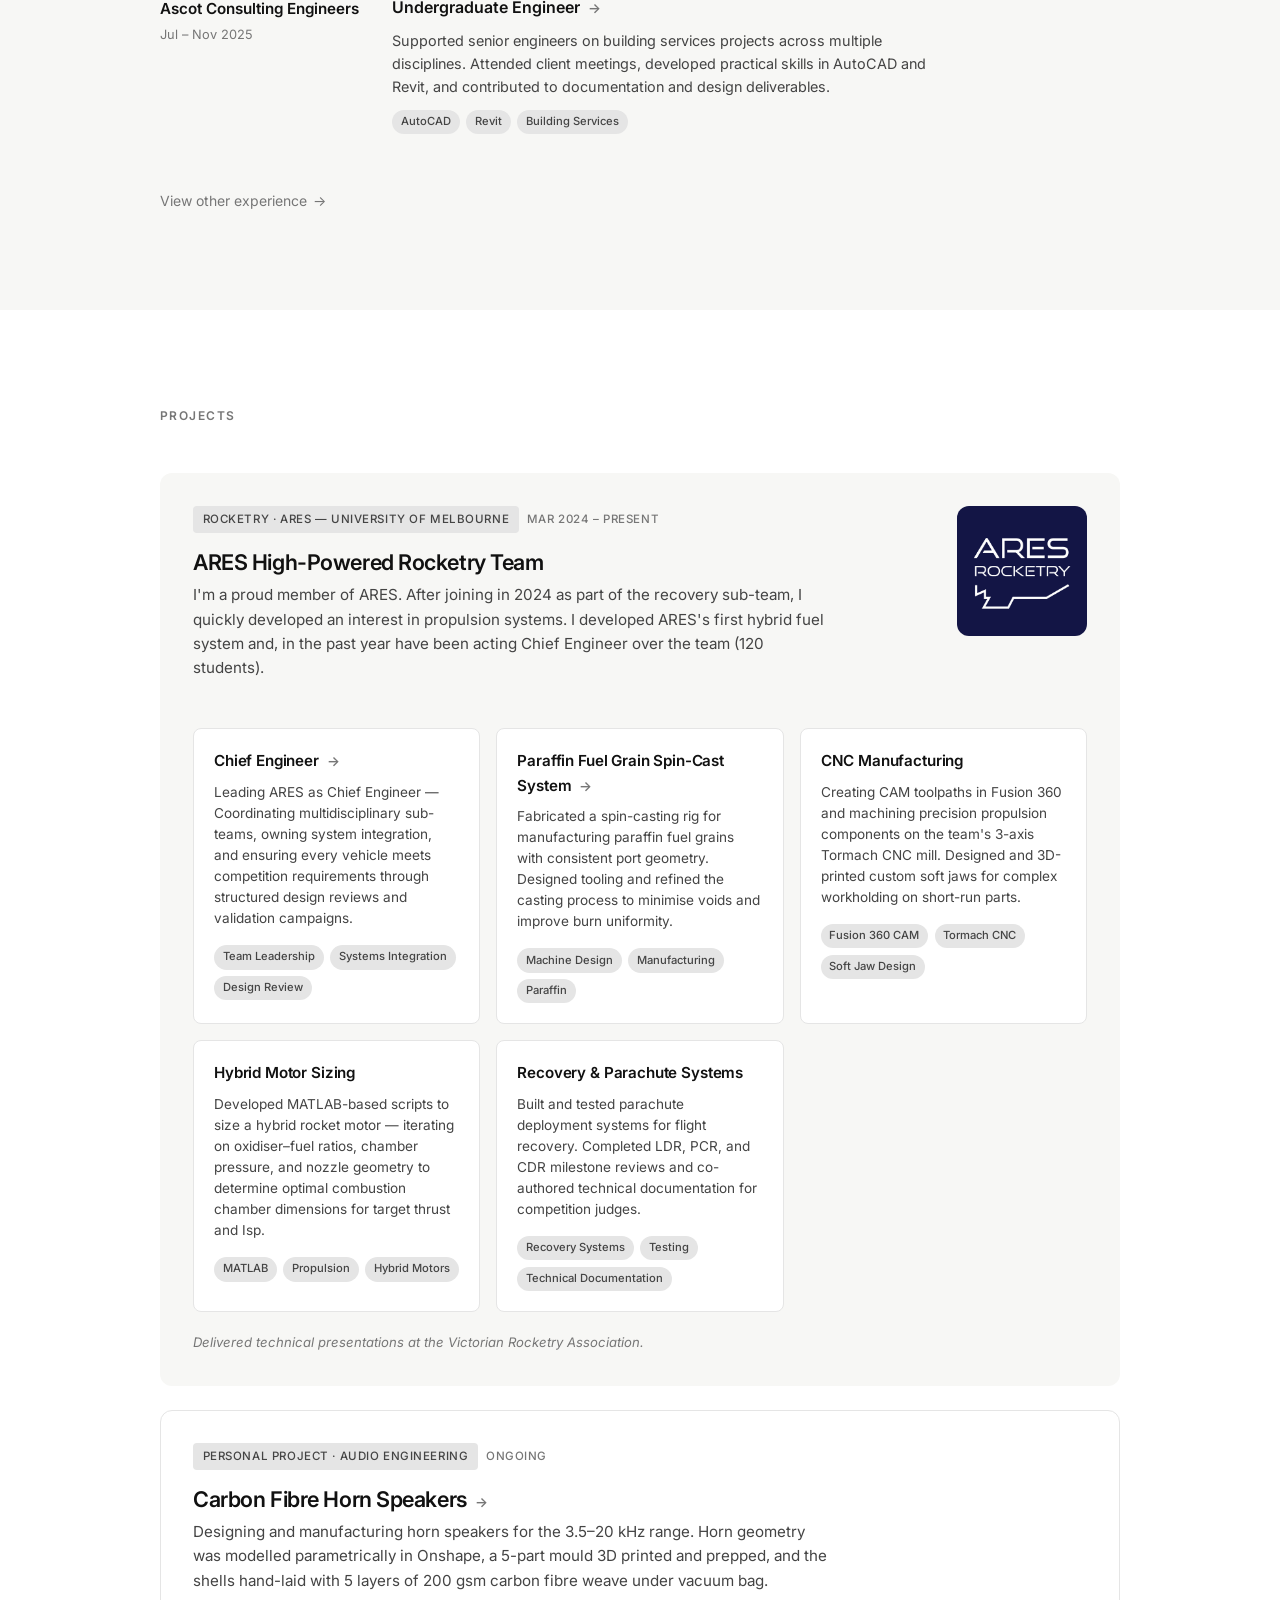
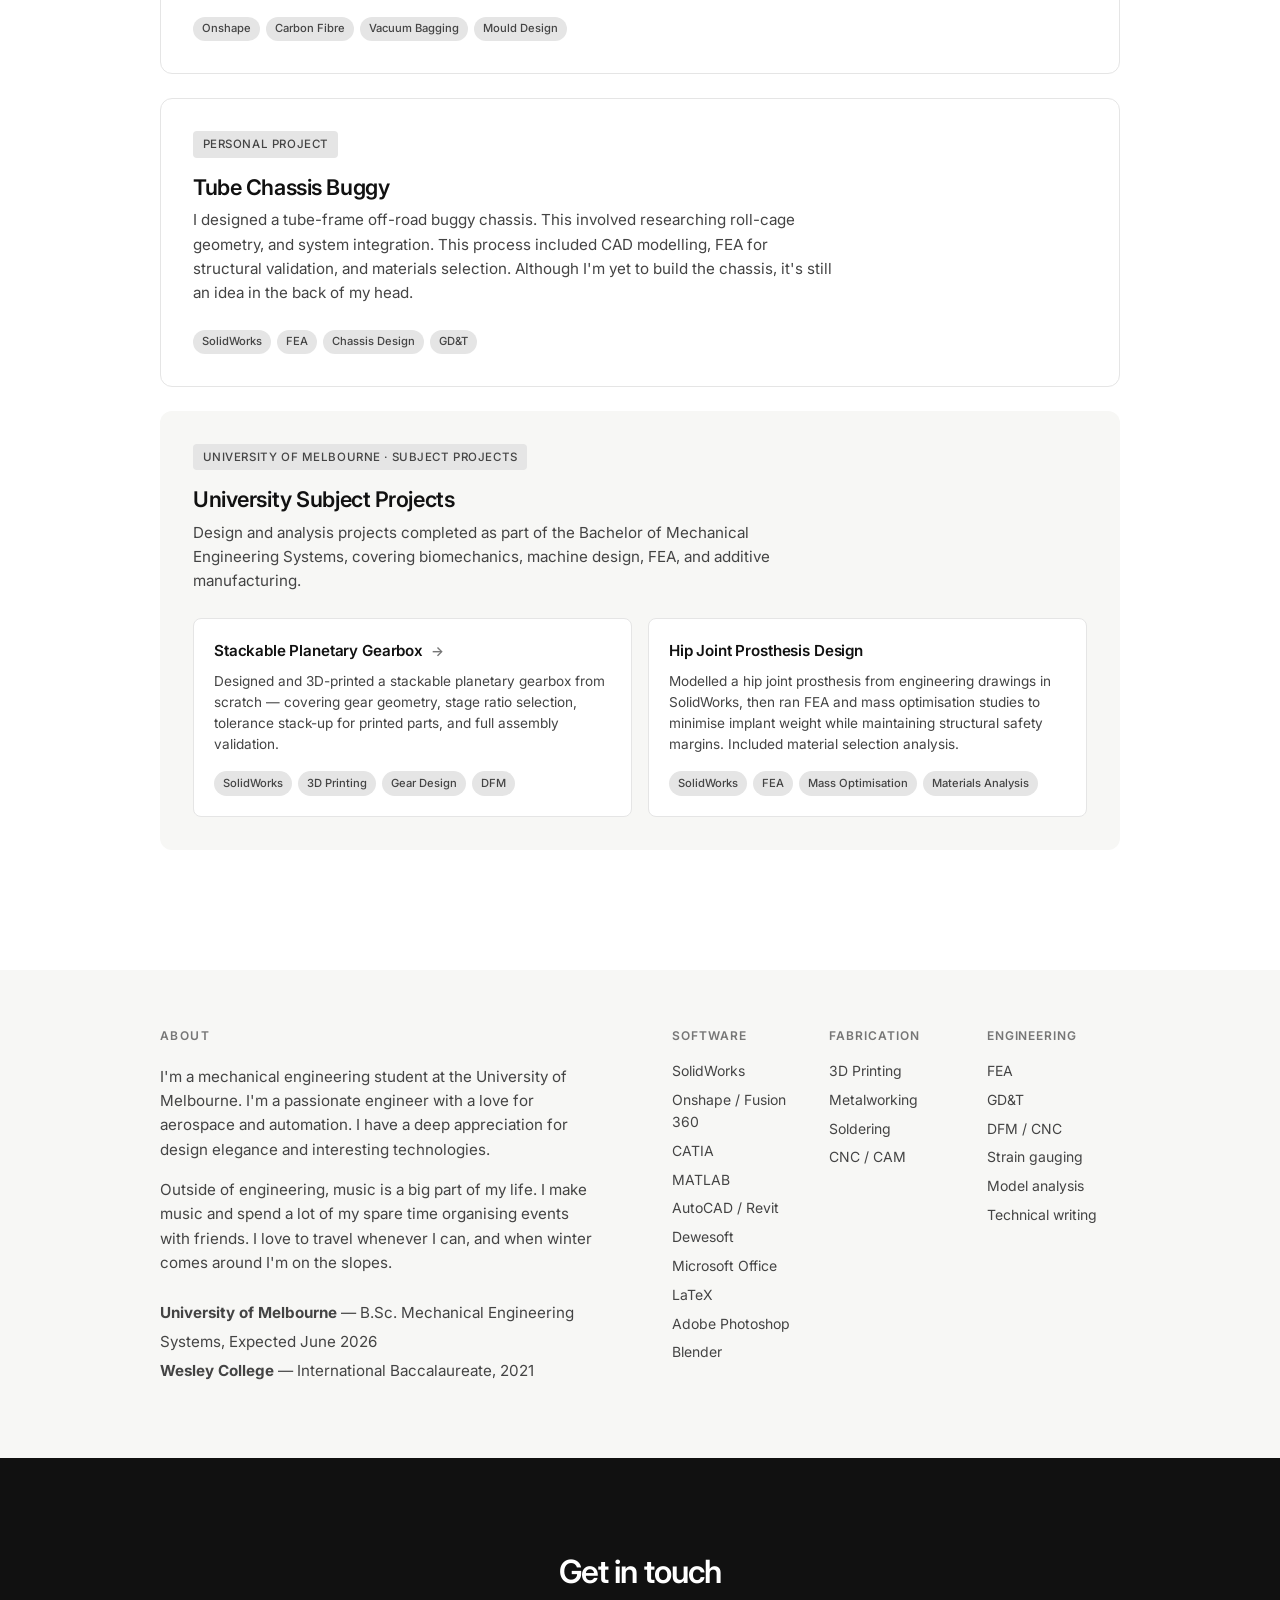
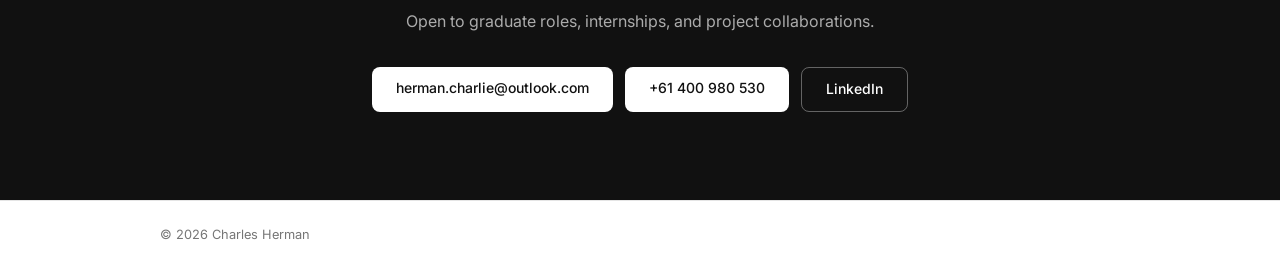
==== commit 7dccb120: "Add CNC Manufacturing sub-card to ARES projects section Co-Authored-By: Claude Sonnet 4.6 <noreply@a" ====
--- a/index.html
+++ b/index.html
@@ -157,6 +157,15 @@
             </div>
           </a>
           <div class="sub-card">
+            <h4>CNC Manufacturing</h4>
+            <p>Creating CAM toolpaths in Fusion 360 and machining precision propulsion components on the
+            team's 3-axis Tormach CNC mill. Designed and 3D-printed custom soft jaws for complex
+            workholding on short-run parts.</p>
+            <div class="tech-pills">
+              <span>Fusion 360 CAM</span><span>Tormach CNC</span><span>Soft Jaw Design</span>
+            </div>
+          </div>
+          <div class="sub-card">
             <h4>Hybrid Motor Sizing</h4>
             <p>Developed MATLAB-based scripts to size a hybrid rocket motor — iterating on oxidiser–fuel
             ratios, chamber pressure, and nozzle geometry to determine optimal combustion chamber dimensions
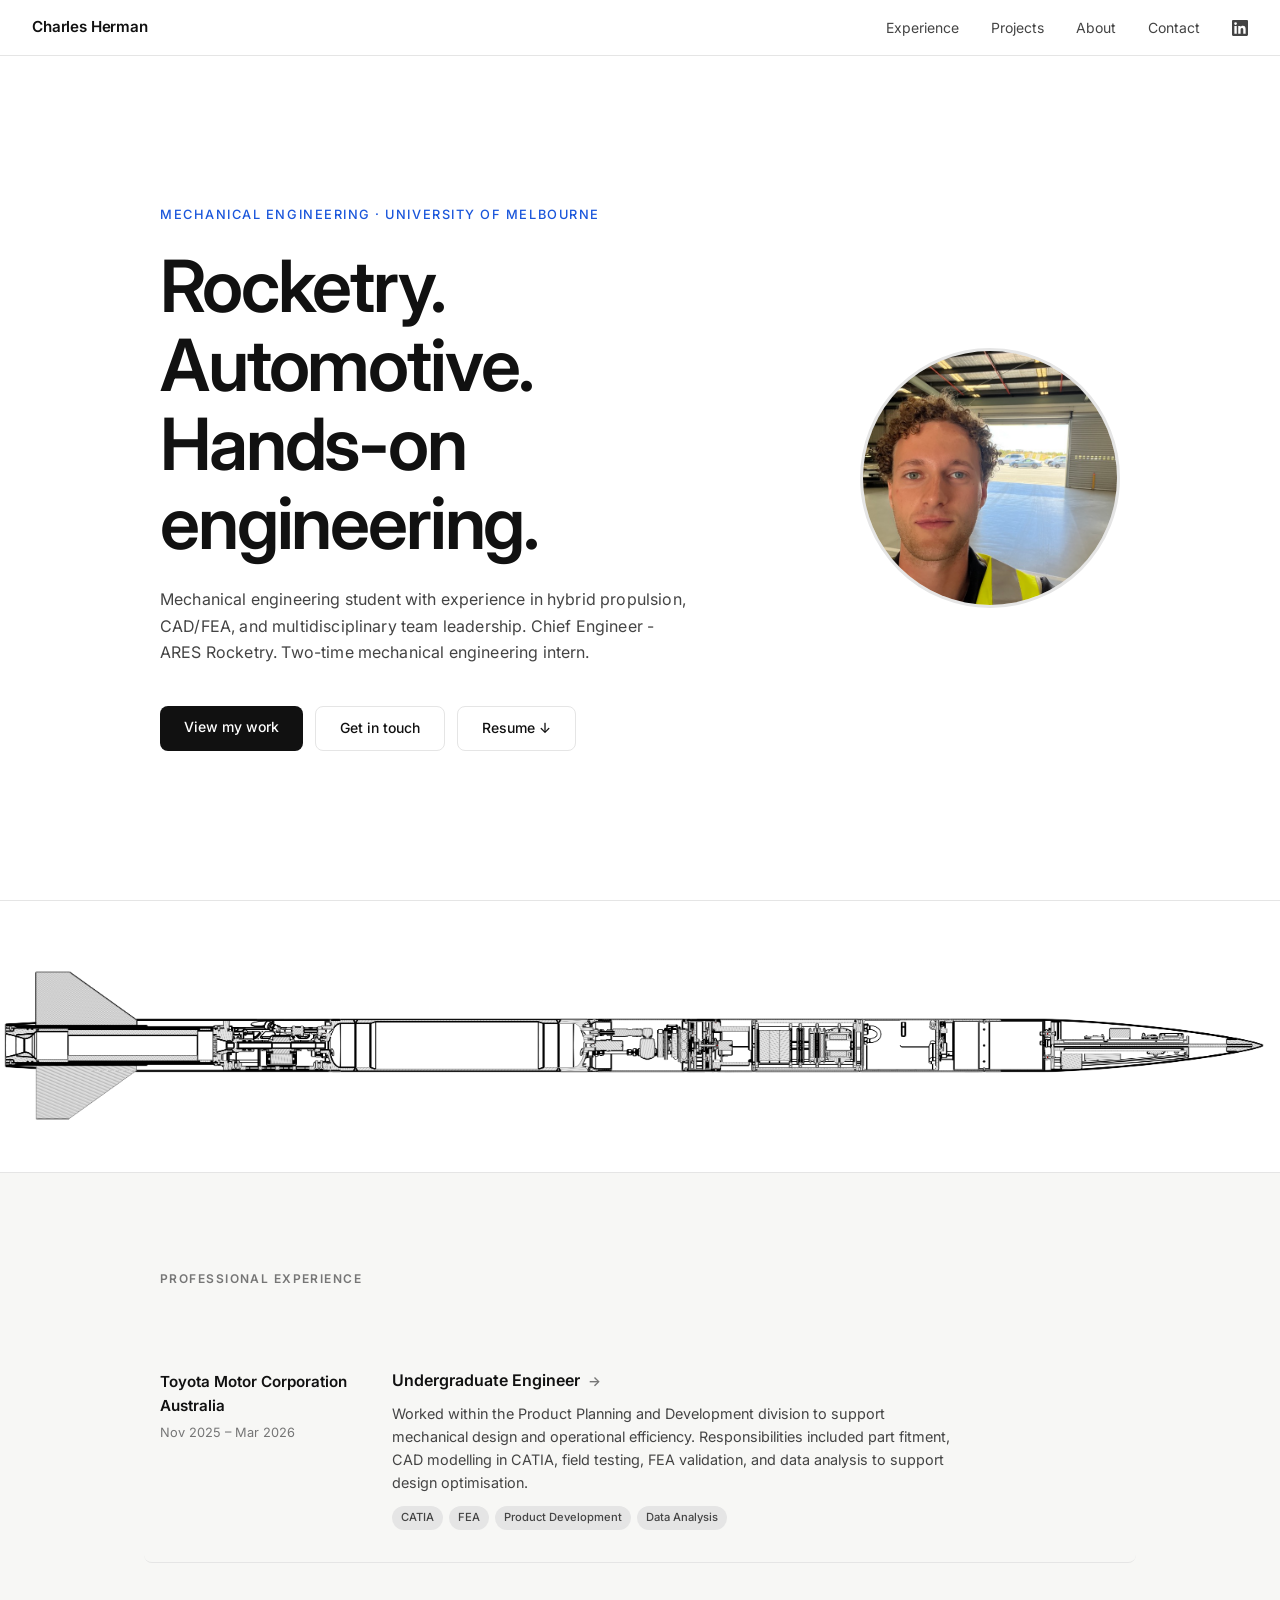
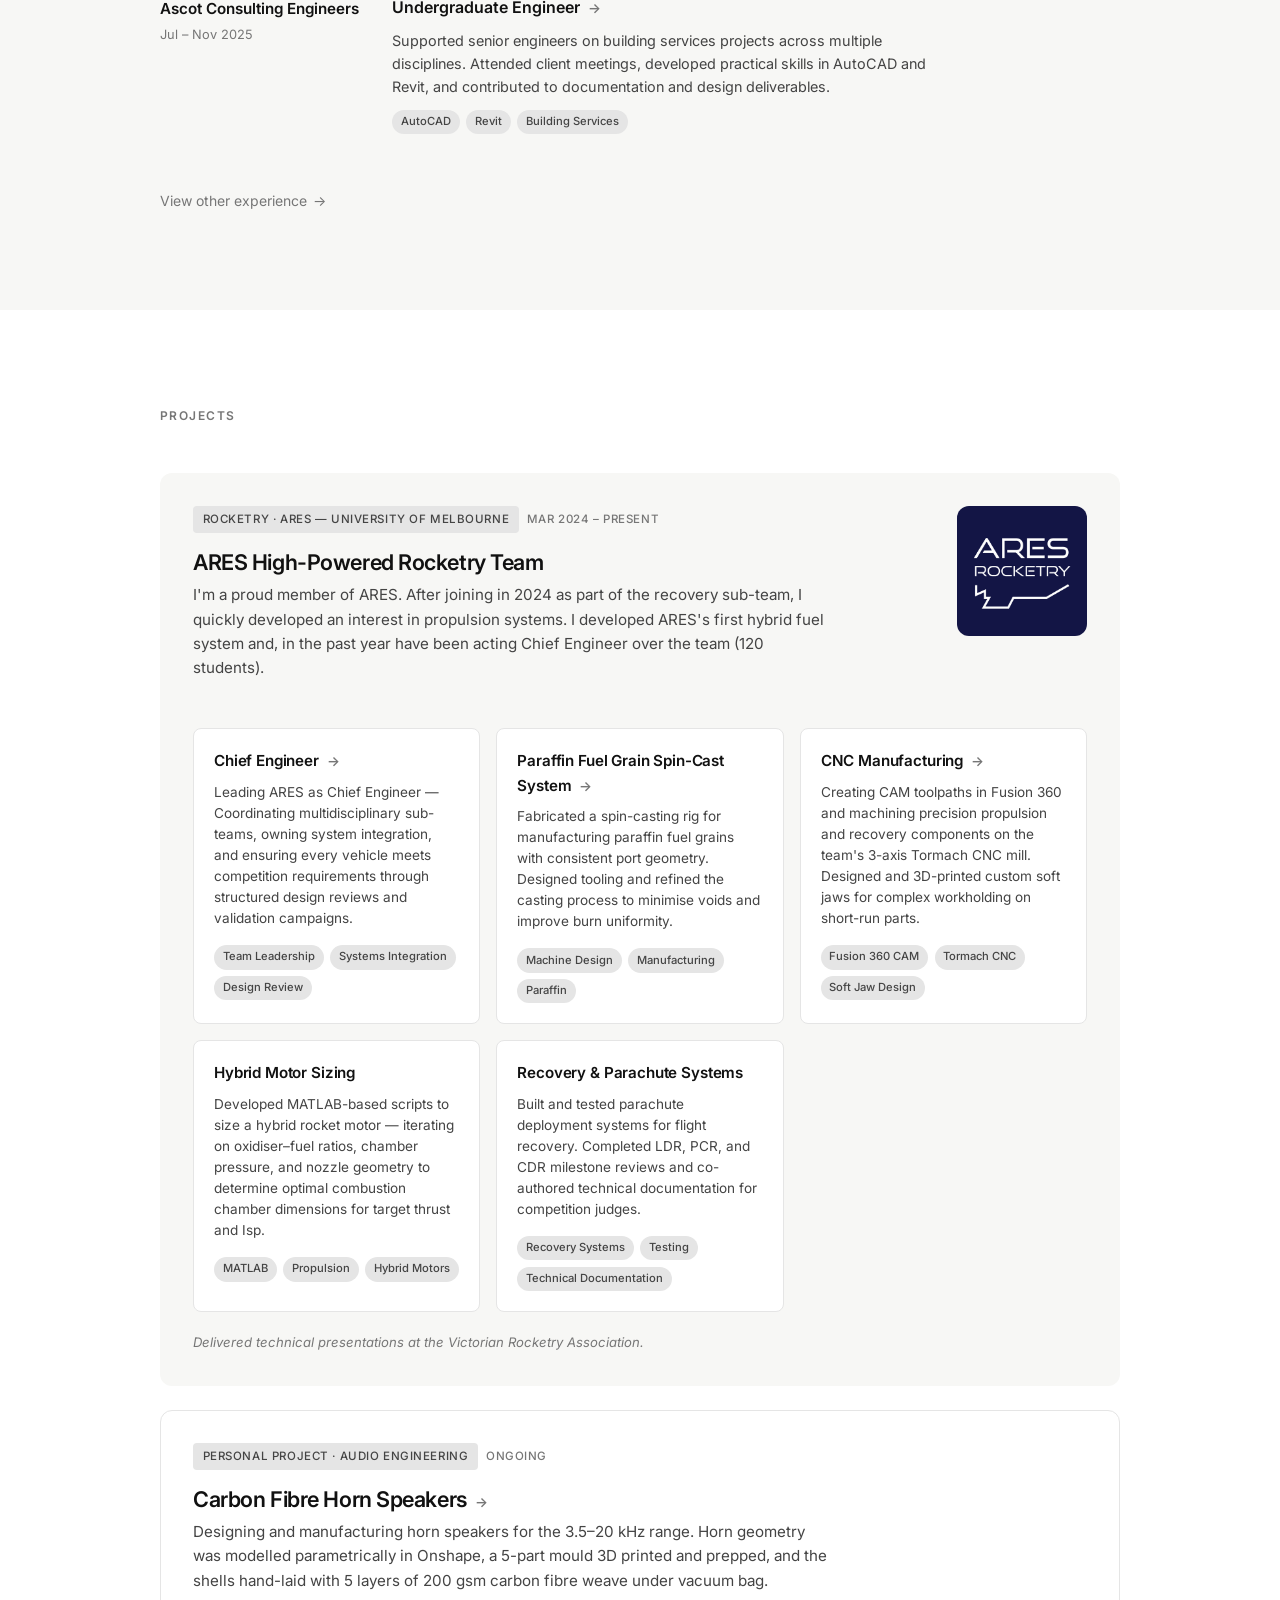
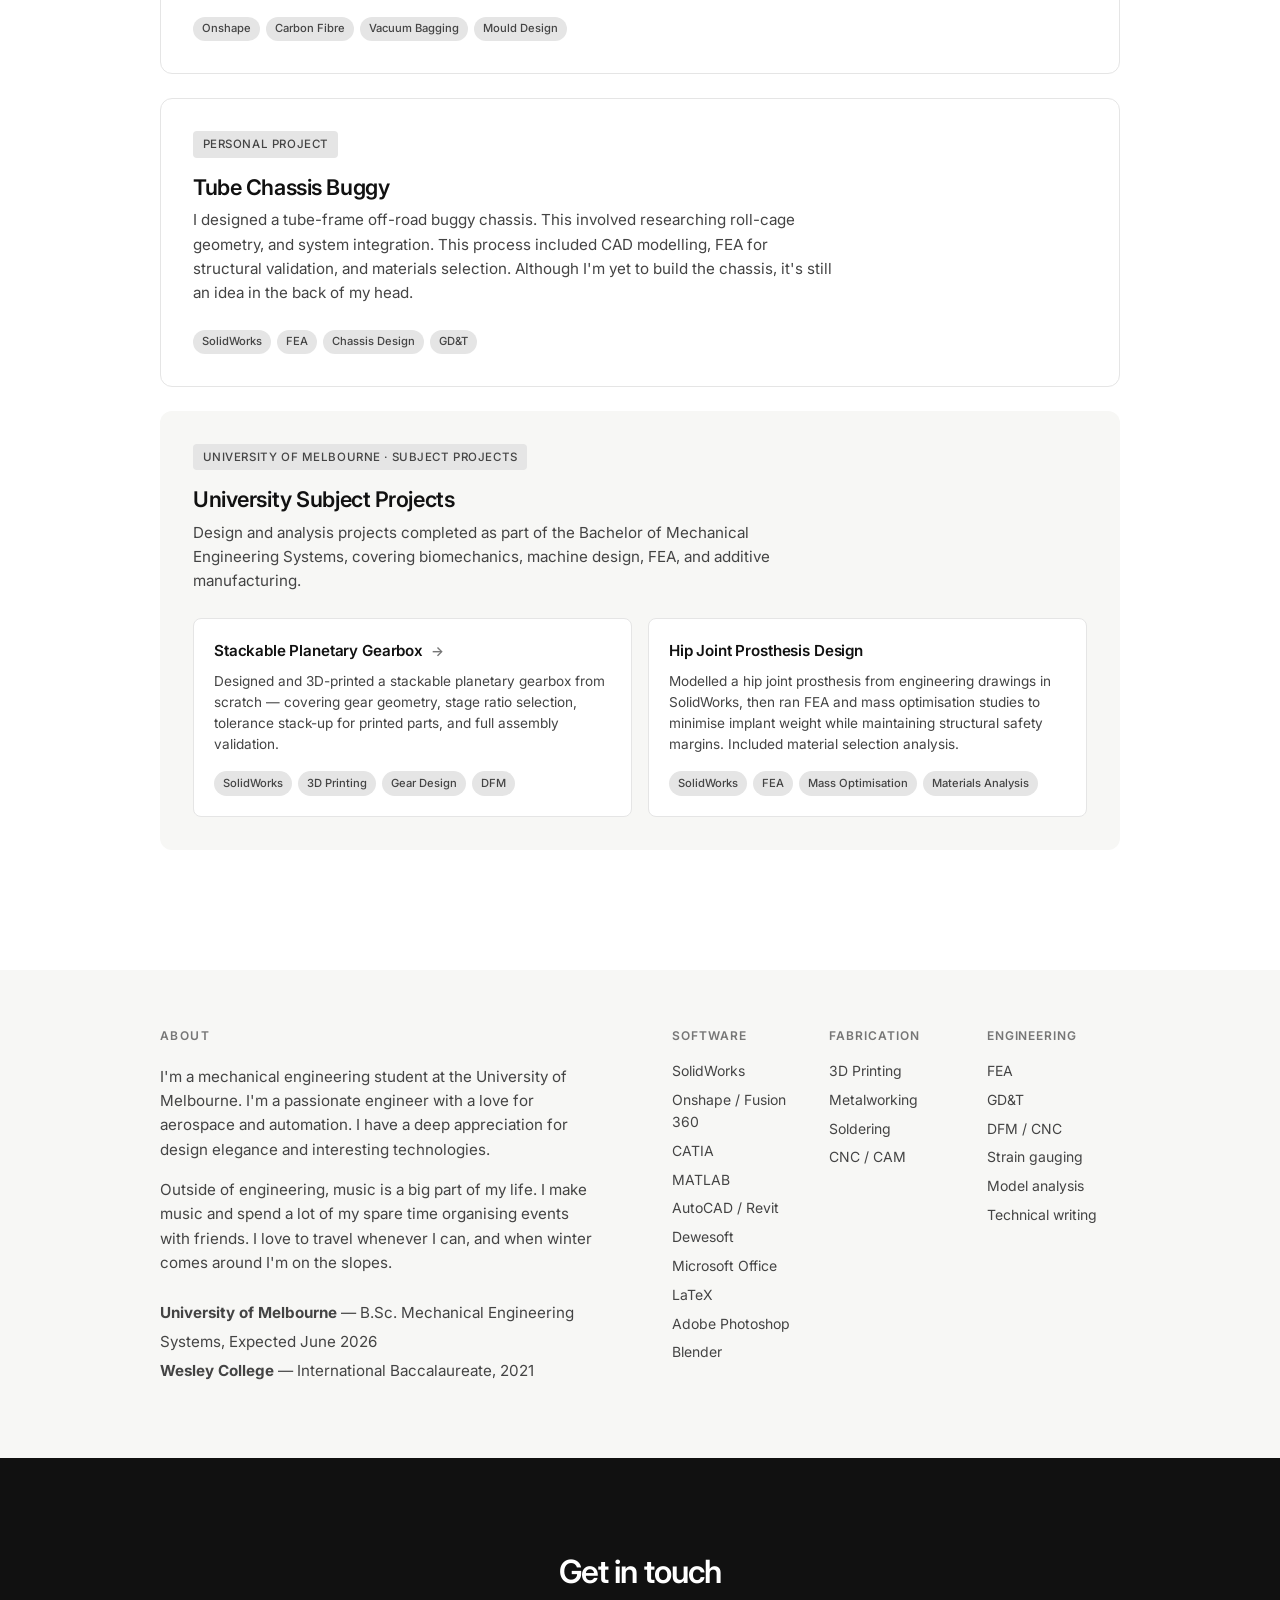
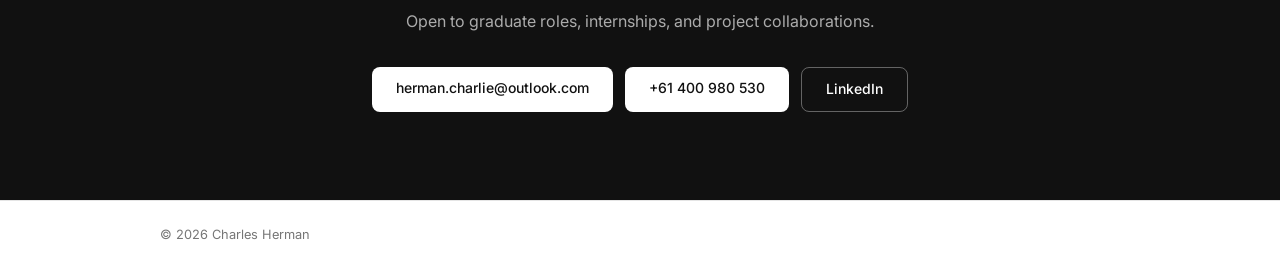
==== commit 815c1360: "Add CNC Manufacturing project page with machining images Co-Authored-By: Claude Sonnet 4.6 <noreply@" ====
--- a/index.html
+++ b/index.html
@@ -156,15 +156,15 @@
               <span>Machine Design</span><span>Manufacturing</span><span>Paraffin</span>
             </div>
           </a>
-          <div class="sub-card">
-            <h4>CNC Manufacturing</h4>
-            <p>Creating CAM toolpaths in Fusion 360 and machining precision propulsion components on the
-            team's 3-axis Tormach CNC mill. Designed and 3D-printed custom soft jaws for complex
-            workholding on short-run parts.</p>
+          <a href="projects/cnc-manufacturing.html" class="sub-card sub-card-link">
+            <h4>CNC Manufacturing <span class="card-arrow">→</span></h4>
+            <p>Creating CAM toolpaths in Fusion 360 and machining precision propulsion and recovery
+            components on the team's 3-axis Tormach CNC mill. Designed and 3D-printed custom soft jaws
+            for complex workholding on short-run parts.</p>
             <div class="tech-pills">
               <span>Fusion 360 CAM</span><span>Tormach CNC</span><span>Soft Jaw Design</span>
             </div>
-          </div>
+          </a>
           <div class="sub-card">
             <h4>Hybrid Motor Sizing</h4>
             <p>Developed MATLAB-based scripts to size a hybrid rocket motor — iterating on oxidiser–fuel
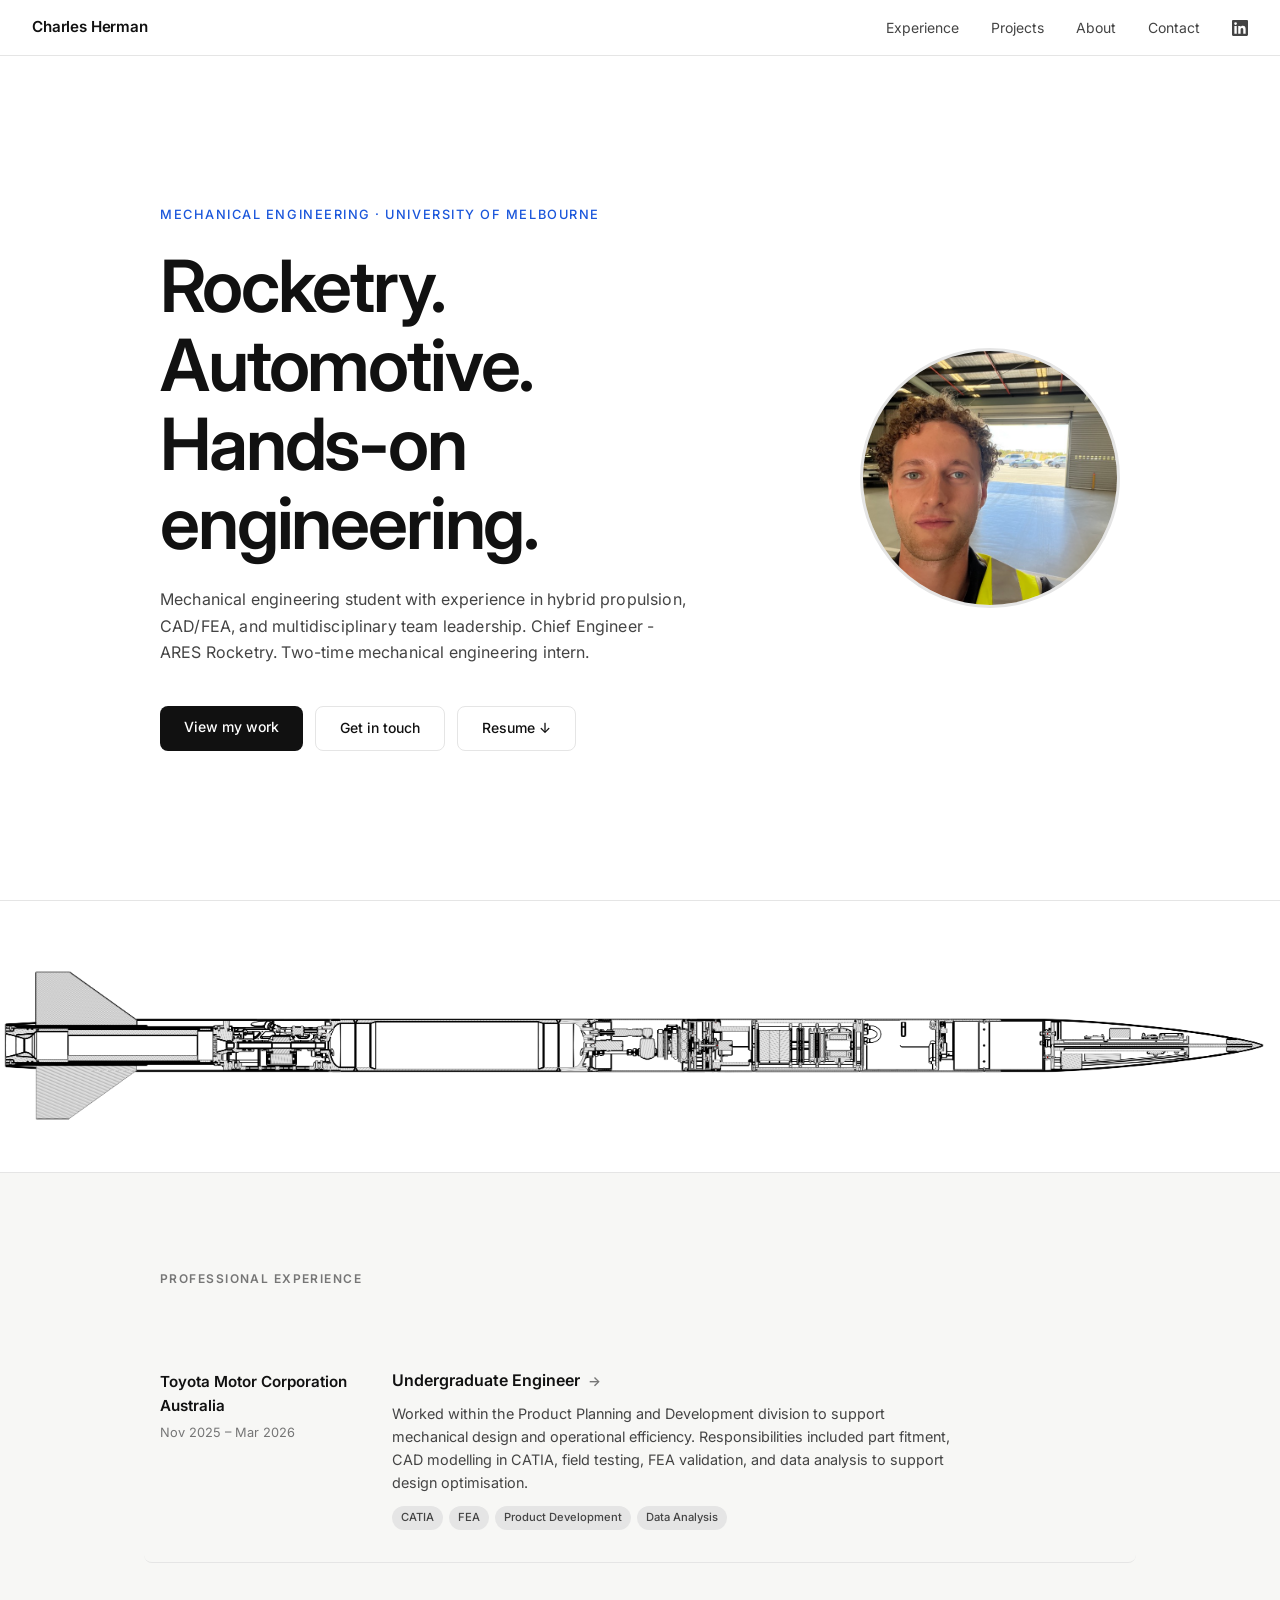
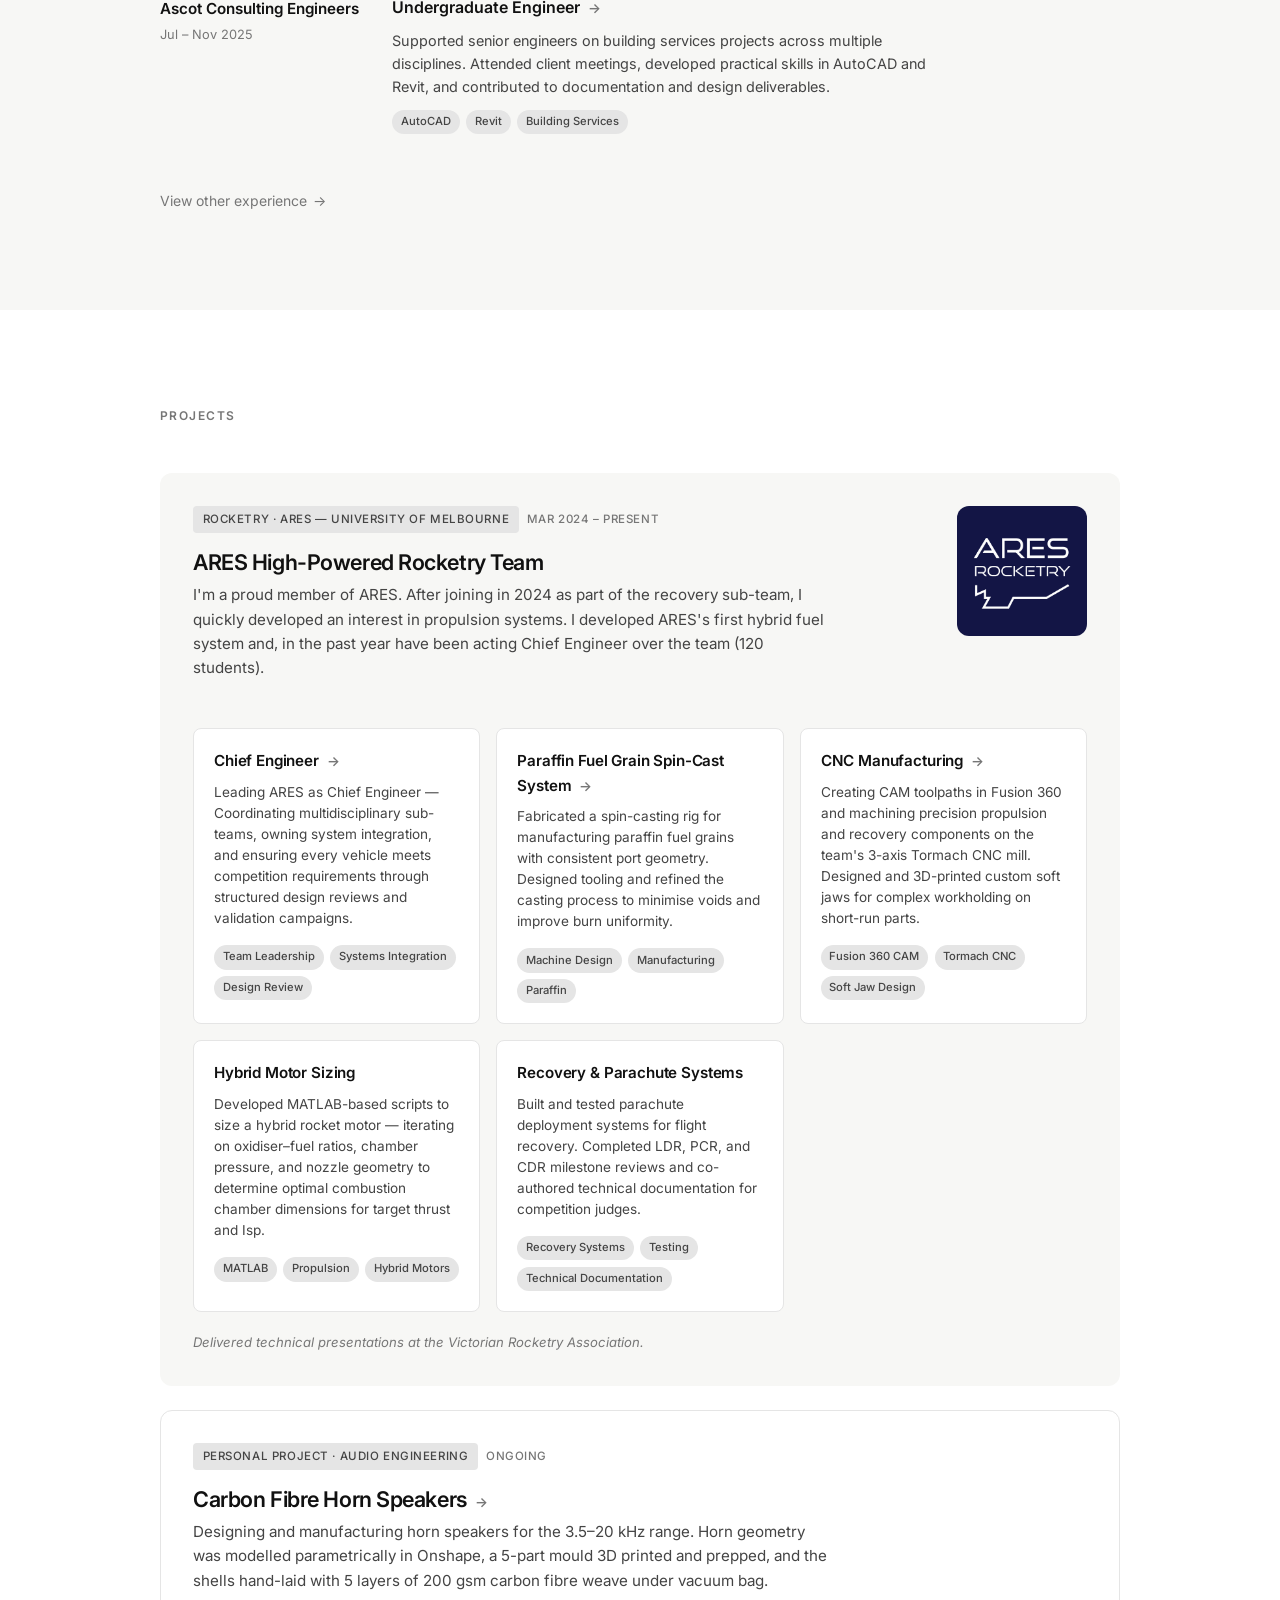
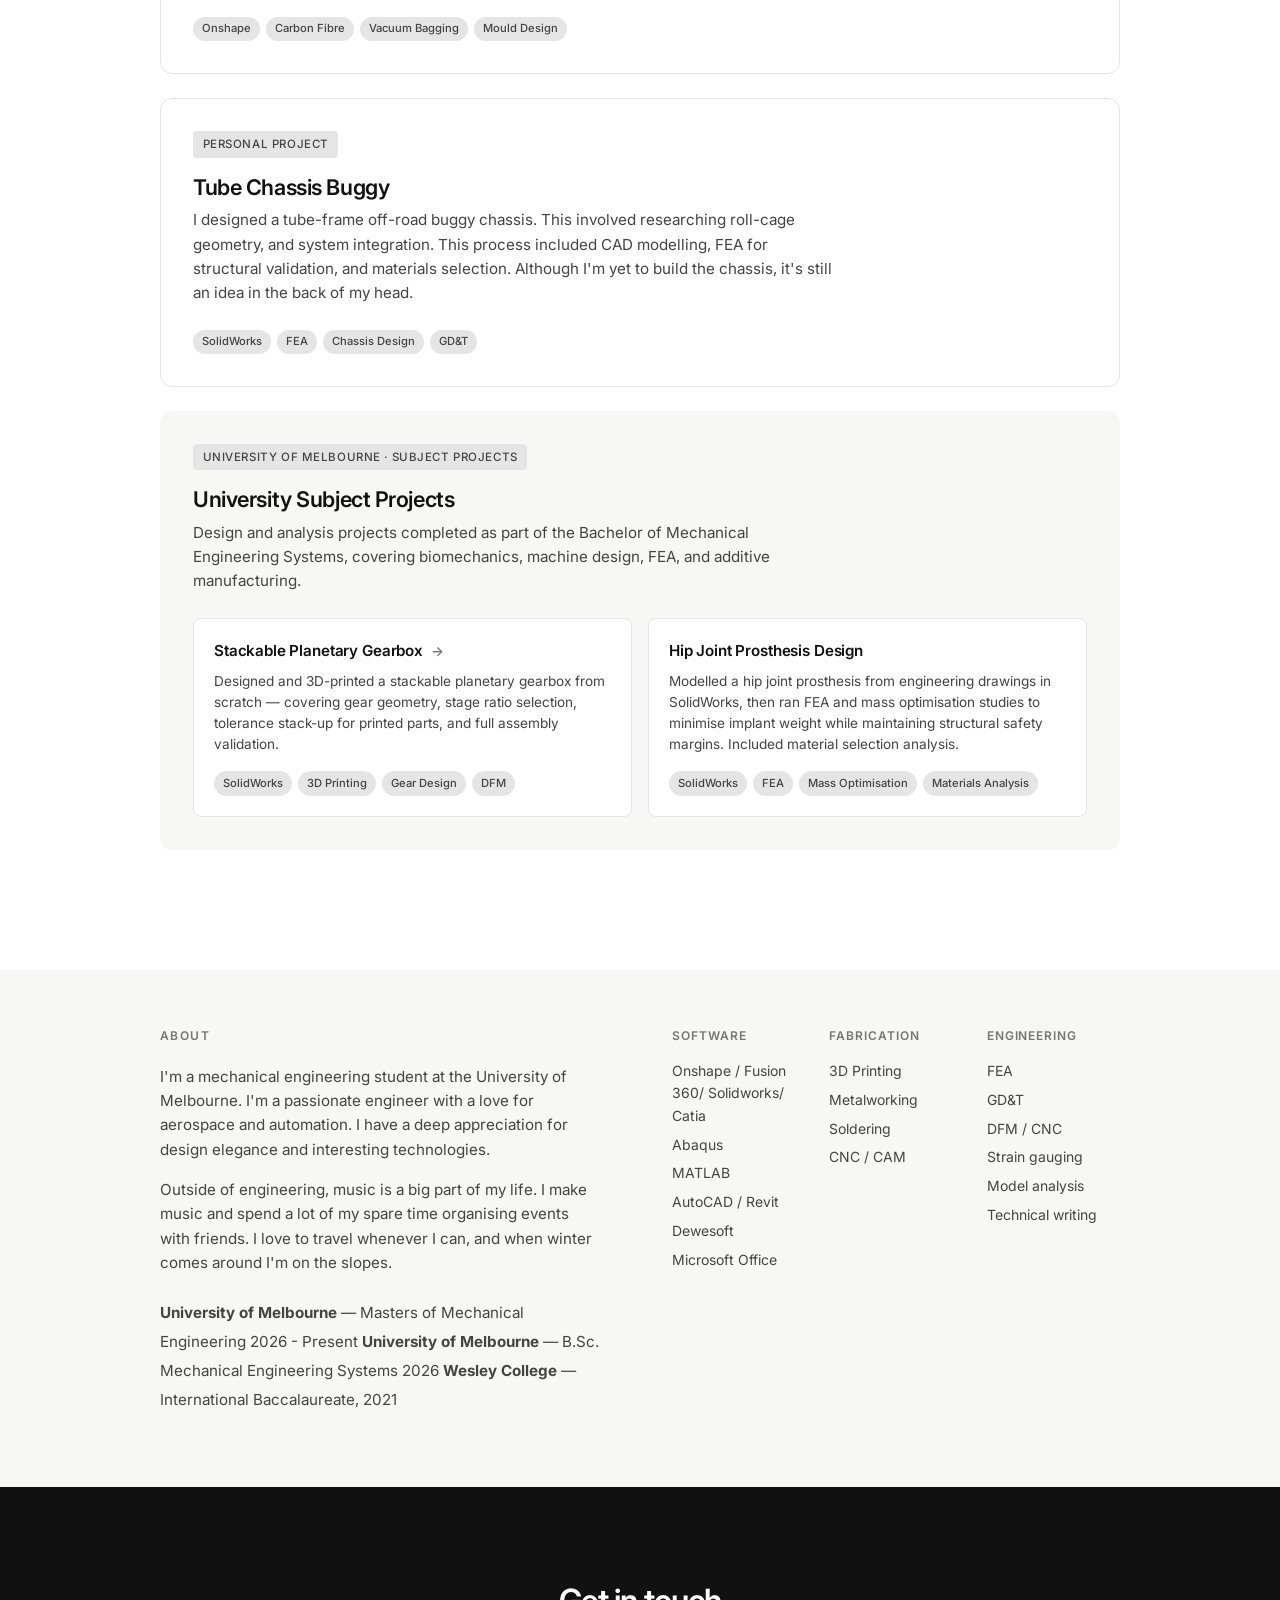
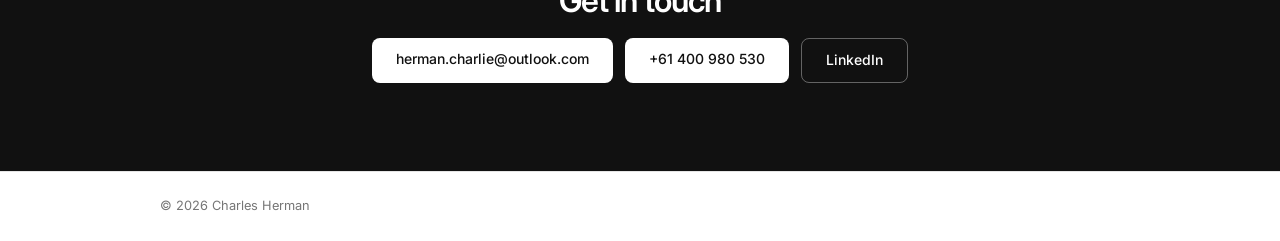
==== commit 5d2376dc: "Update index.html" ====
--- a/index.html
+++ b/index.html
@@ -268,7 +268,8 @@
           I'm on the slopes.
         </p>
         <p class="about-edu">
-          <strong>University of Melbourne</strong> — B.Sc. Mechanical Engineering Systems, Expected June 2026<br>
+          <strong>University of Melbourne</strong> — Masters of Mechanical Engineering 2026 - Present
+          <strong>University of Melbourne</strong> — B.Sc. Mechanical Engineering Systems 2026
           <strong>Wesley College</strong> — International Baccalaureate, 2021
         </p>
       </div>
@@ -276,16 +277,12 @@
         <div class="skill-group">
           <h5>Software</h5>
           <ul>
-            <li>SolidWorks</li>
-            <li>Onshape / Fusion 360</li>
-            <li>CATIA</li>
+            <li>Onshape / Fusion 360/ Solidworks/ Catia</li>
+            <li>Abaqus</li>
             <li>MATLAB</li>
             <li>AutoCAD / Revit</li>
             <li>Dewesoft</li>
             <li>Microsoft Office</li>
-            <li>LaTeX</li>
-            <li>Adobe Photoshop</li>
-            <li>Blender</li>
           </ul>
         </div>
         <div class="skill-group">
@@ -316,7 +313,6 @@
   <section id="contact" class="section section-dark">
     <div class="container contact-inner" data-reveal>
       <h2>Get in touch</h2>
-      <p>Open to graduate roles, internships, and project collaborations.</p>
       <div class="contact-links">
         <a href="mailto:herman.charlie@outlook.com" class="btn btn-light">herman.charlie@outlook.com</a>
         <a href="tel:+61400980530" class="btn btn-light">+61 400 980 530</a>
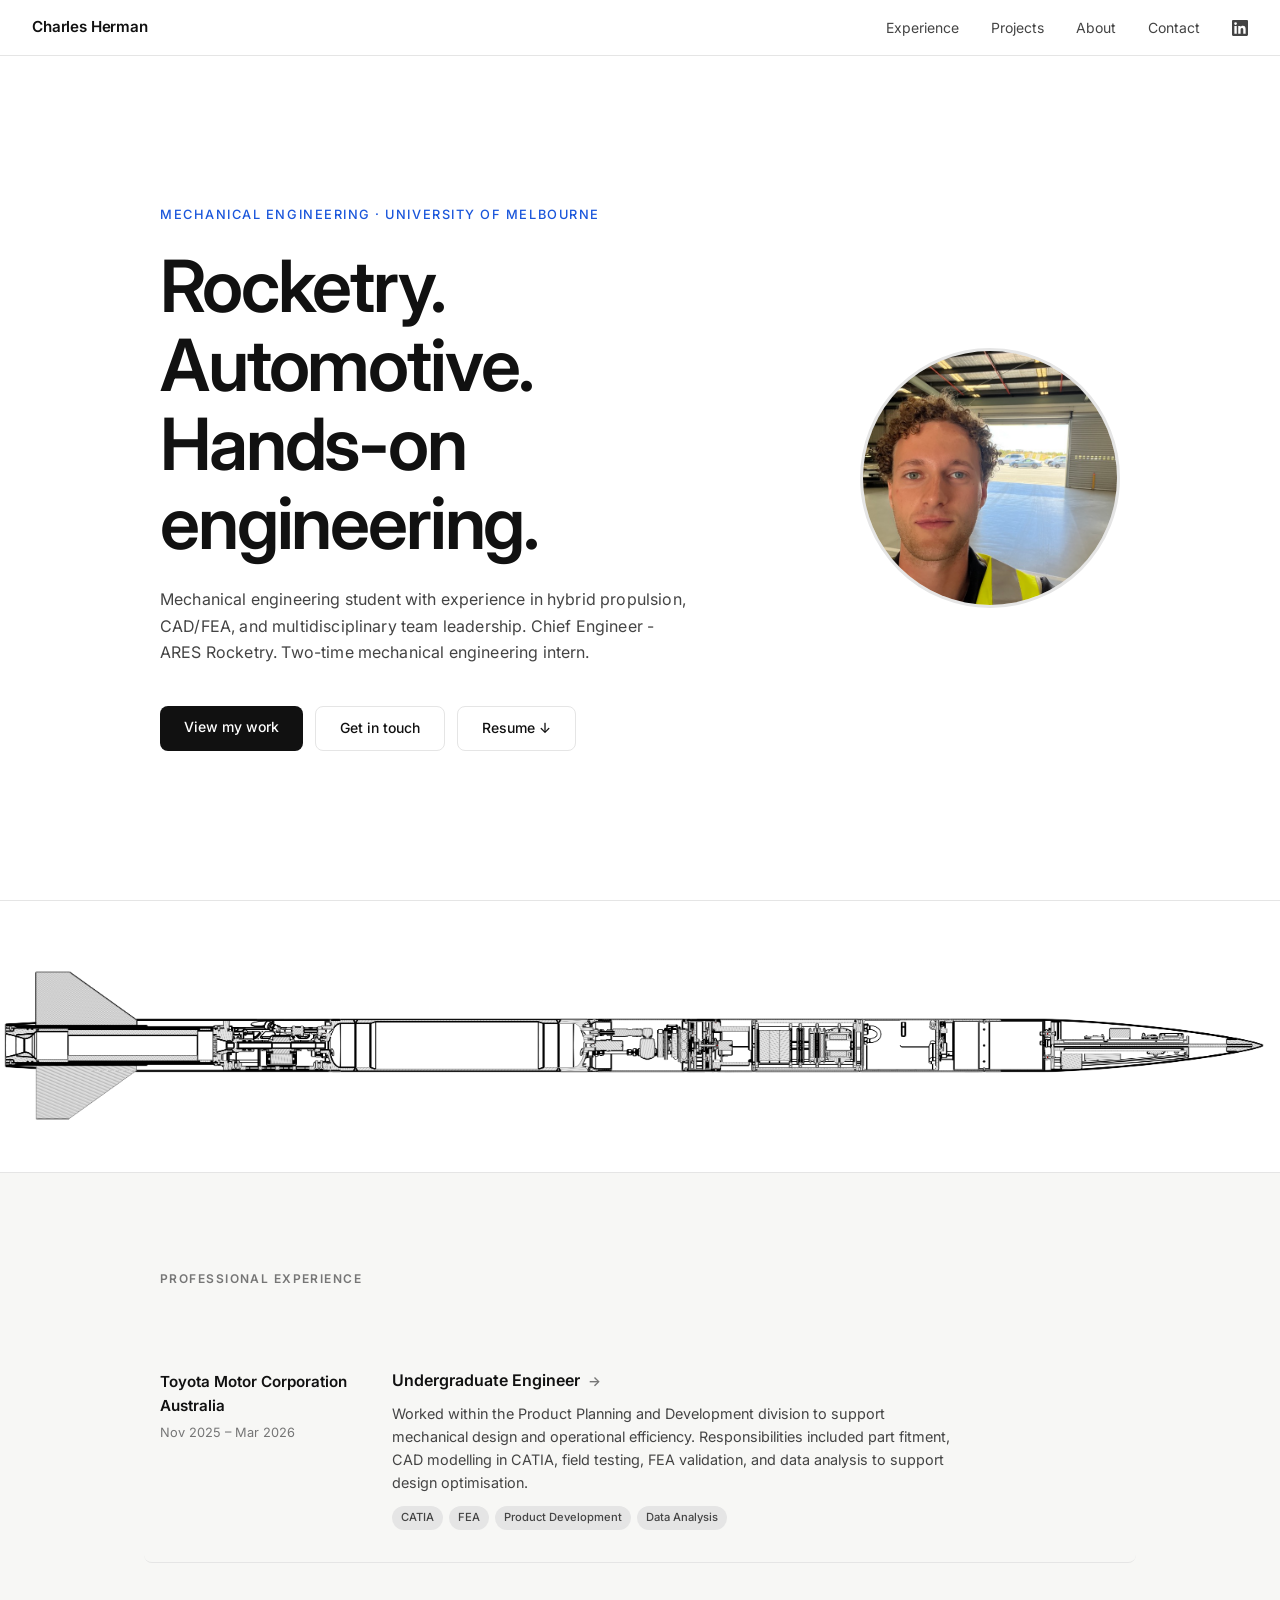
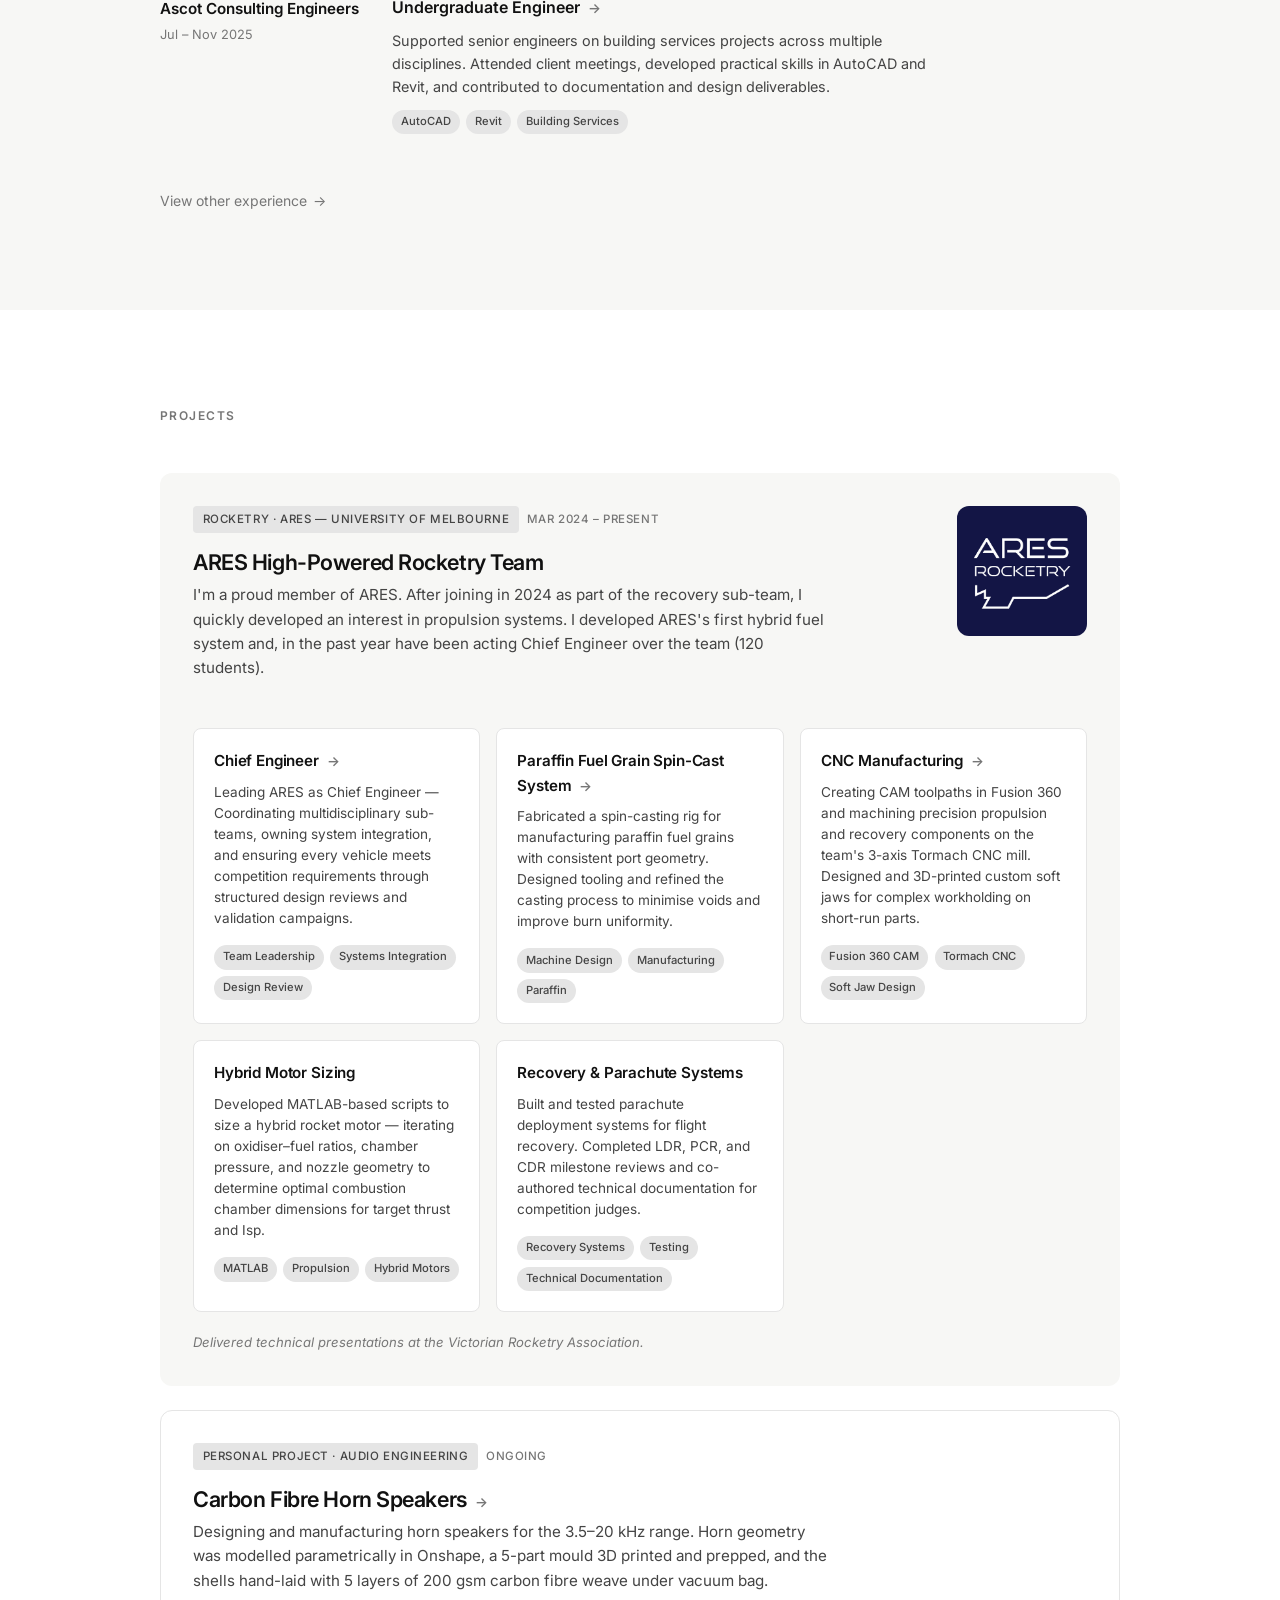
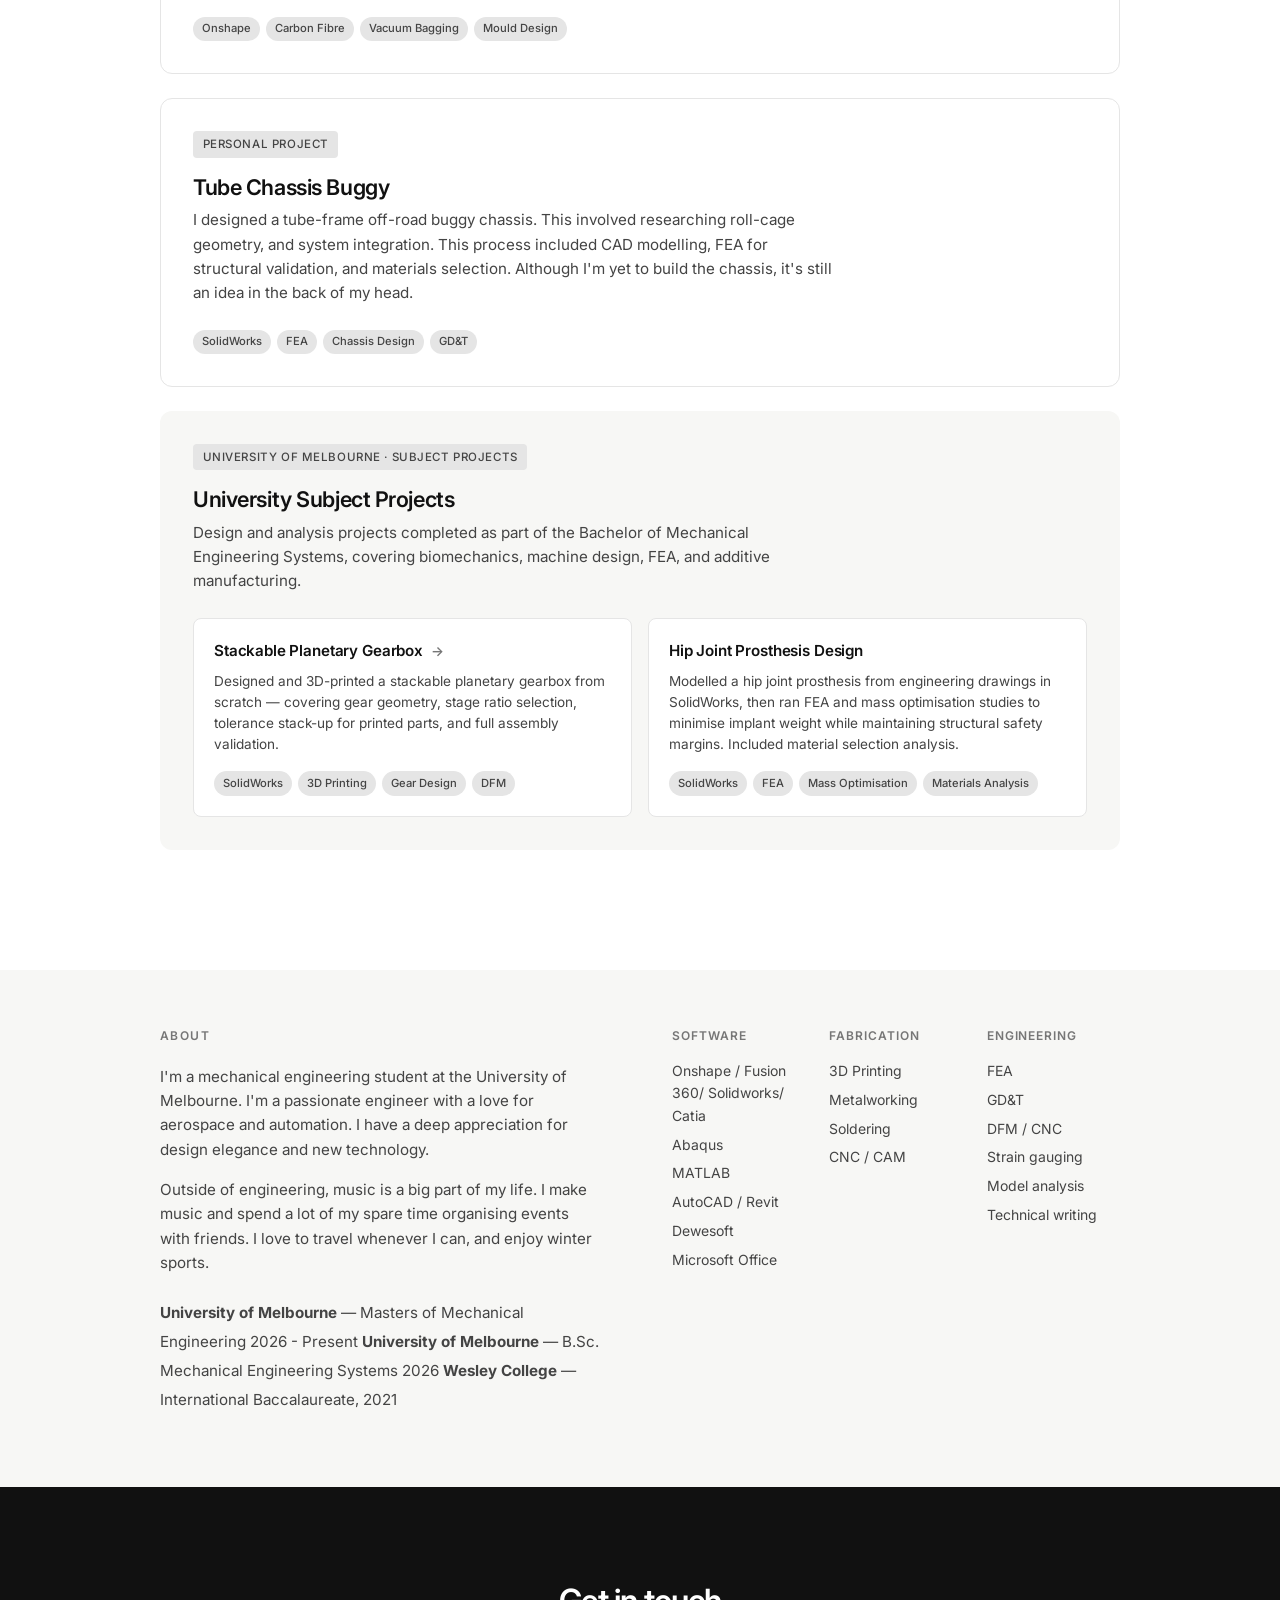
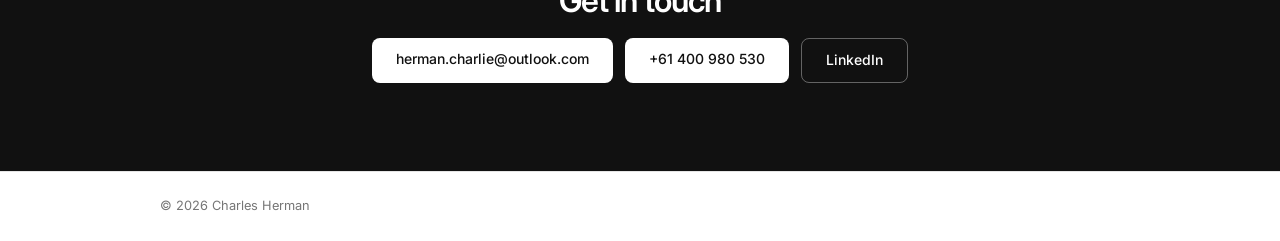
==== commit a412a032: "Update index.html" ====
--- a/index.html
+++ b/index.html
@@ -260,12 +260,11 @@
       <div>
         <h2 class="section-title">About</h2>
         <p>
-          I'm a mechanical engineering student at the University of Melbourne. I'm a passionate engineer with a love for aerospace and automation. I have a deep appreciation for design elegance and interesting technologies.  
+          I'm a mechanical engineering student at the University of Melbourne. I'm a passionate engineer with a love for aerospace and automation. I have a deep appreciation for design elegance and new technology.  
         </p>
         <p>
           Outside of engineering, music is a big part of my life. I make music and spend a lot of my spare time
-          organising events with friends. I love to travel whenever I can, and when winter comes around
-          I'm on the slopes.
+          organising events with friends. I love to travel whenever I can, and enjoy winter sports. 
         </p>
         <p class="about-edu">
           <strong>University of Melbourne</strong> — Masters of Mechanical Engineering 2026 - Present
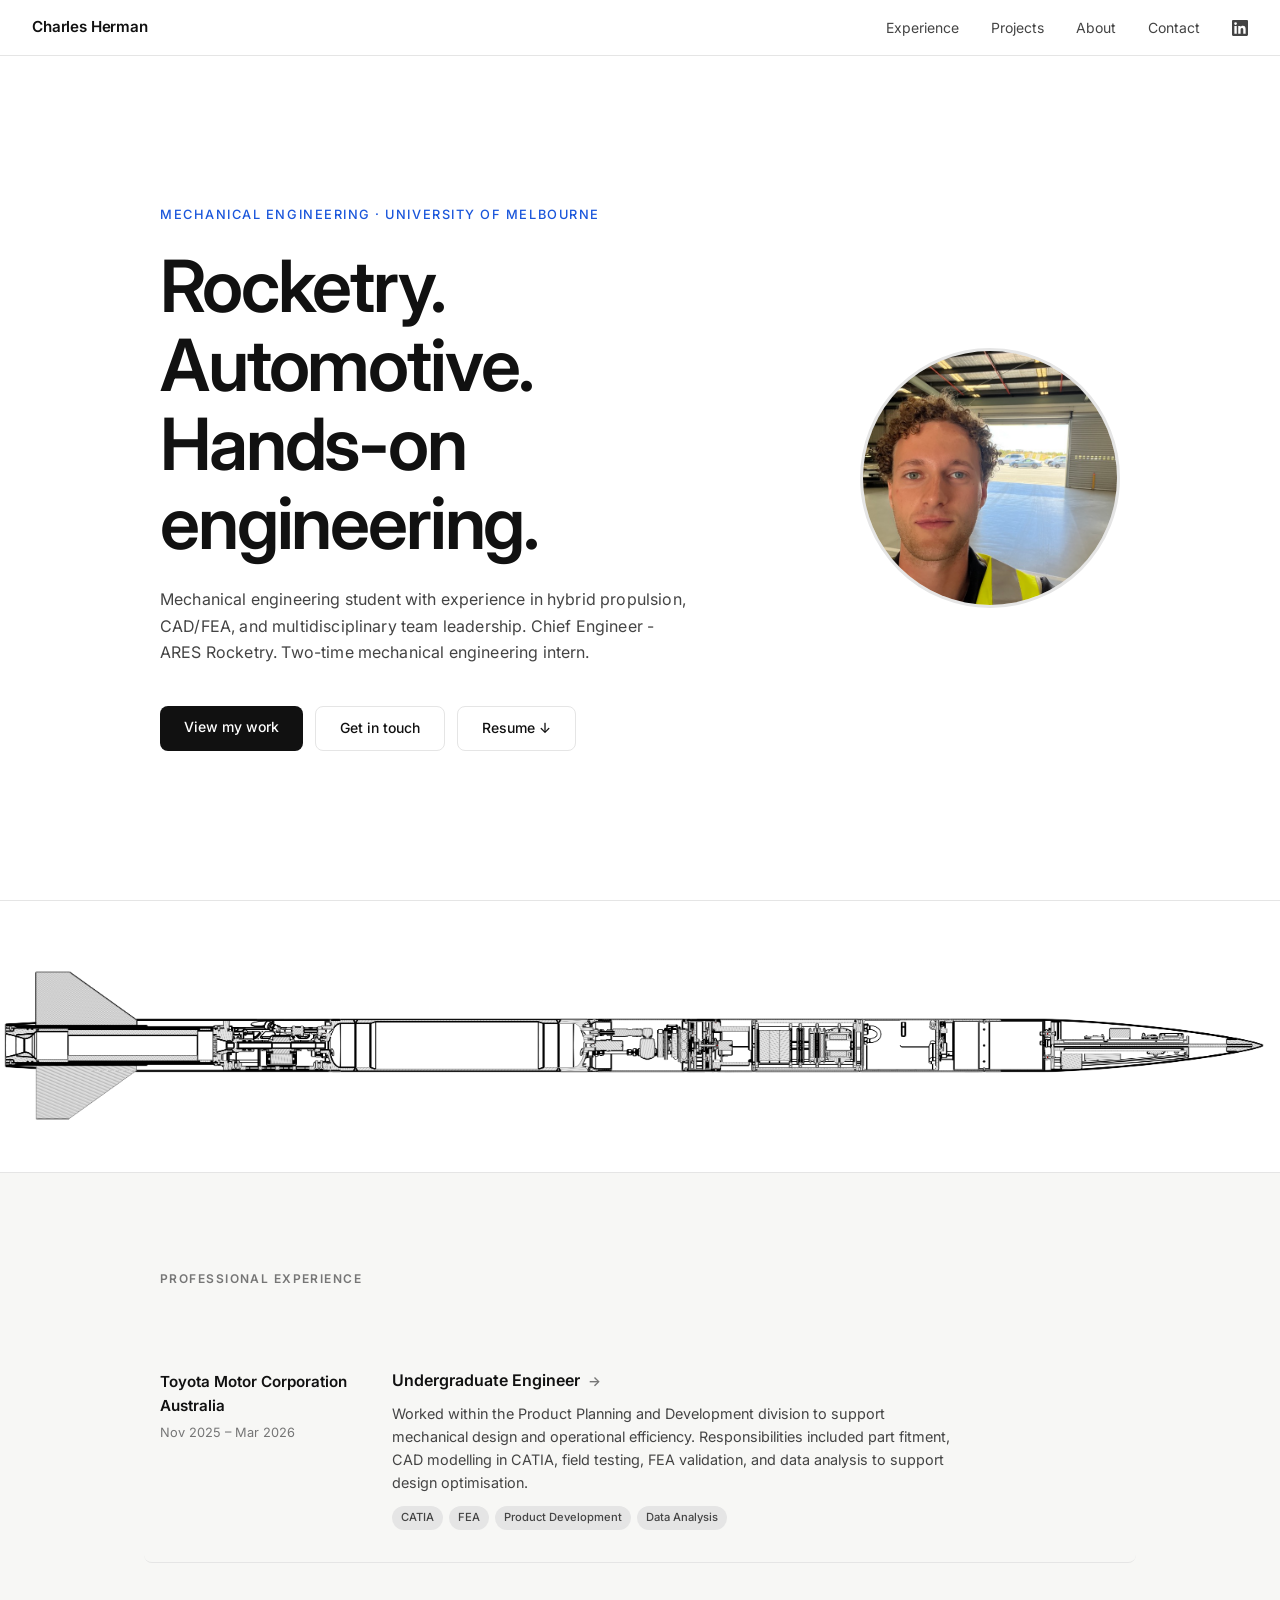
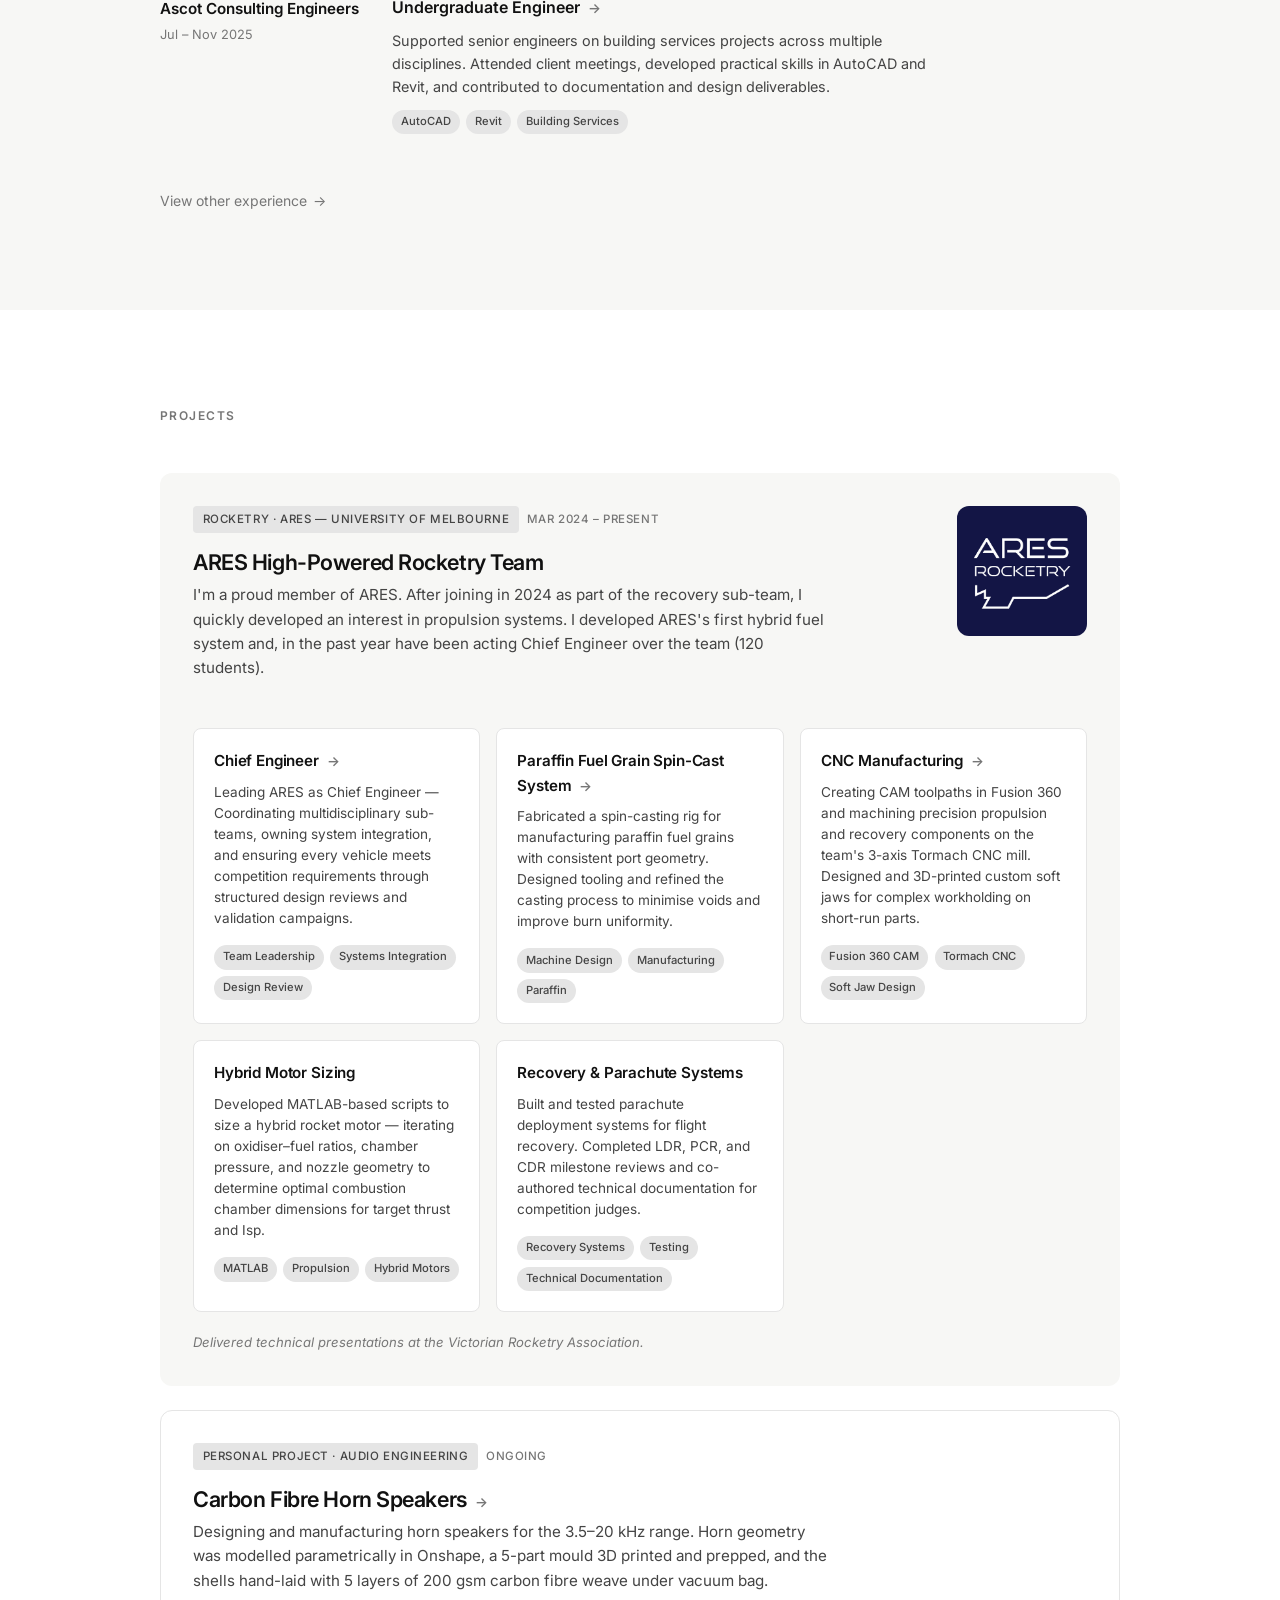
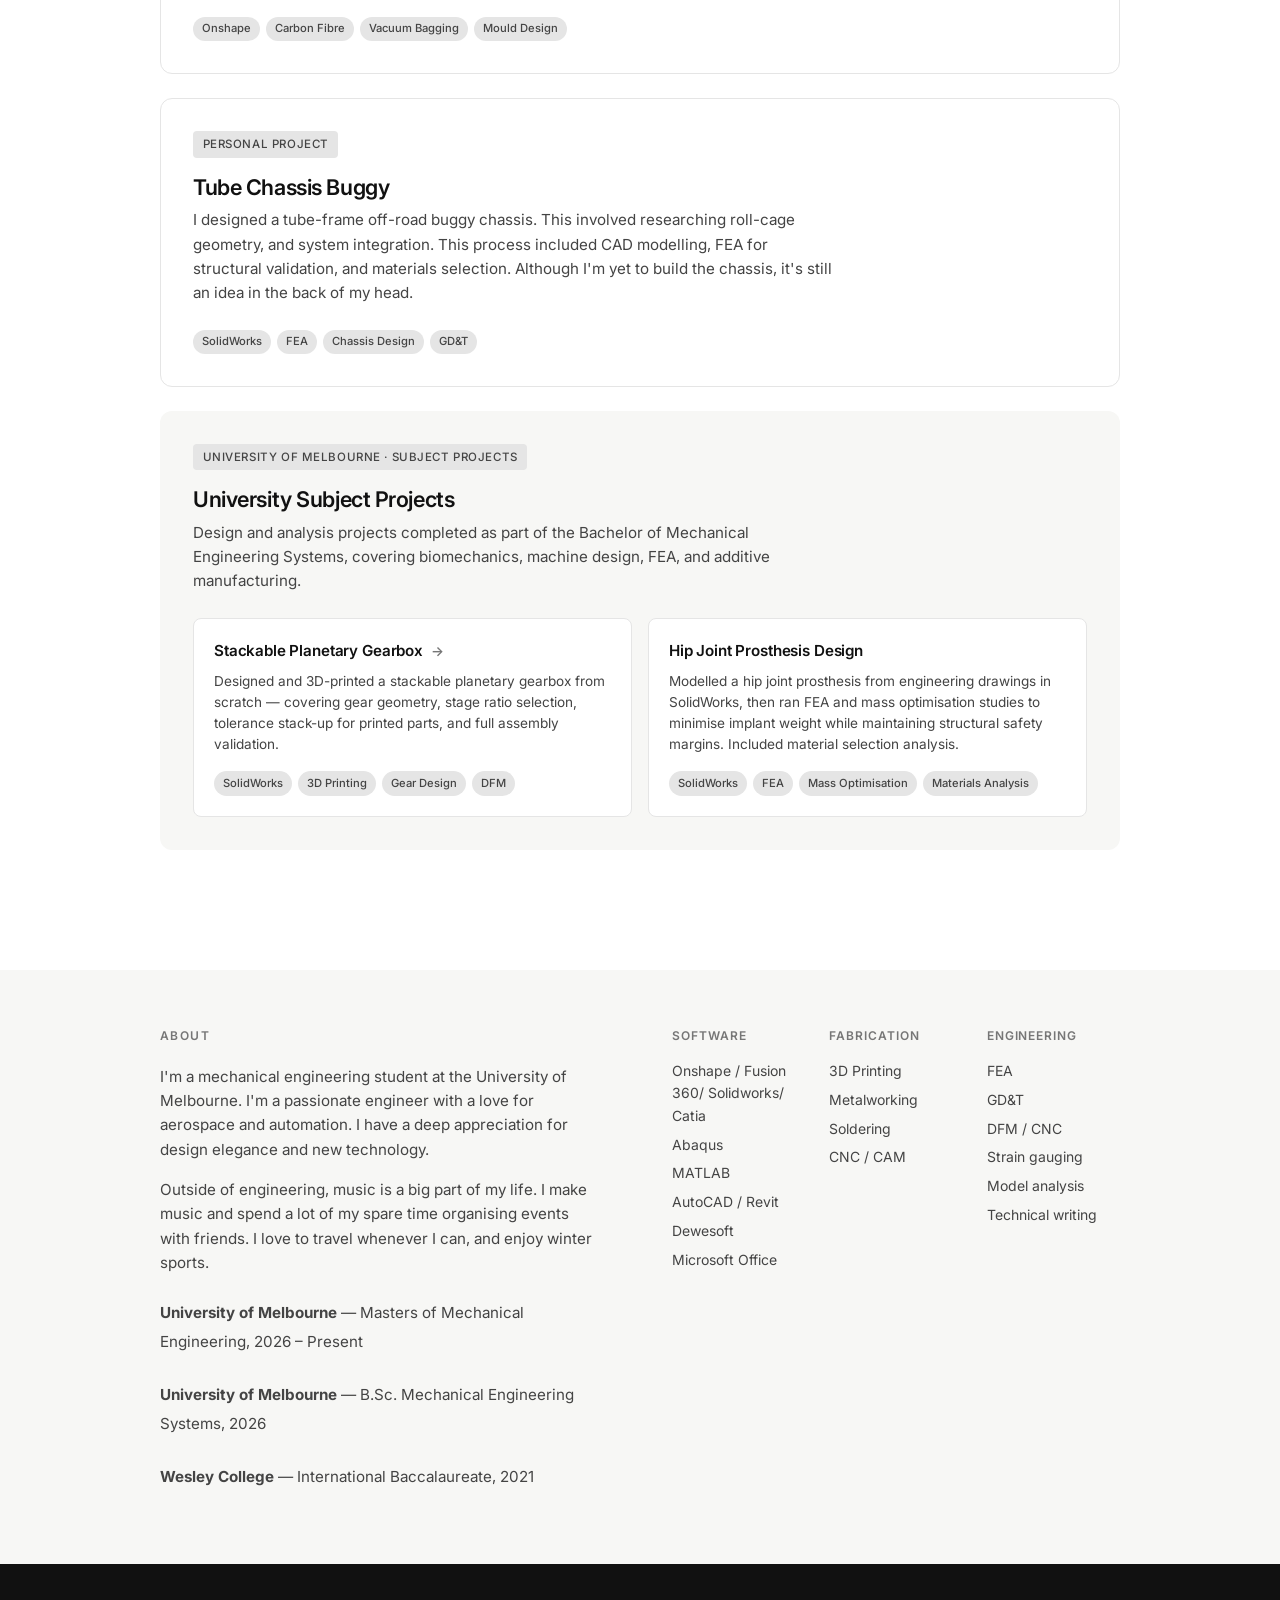
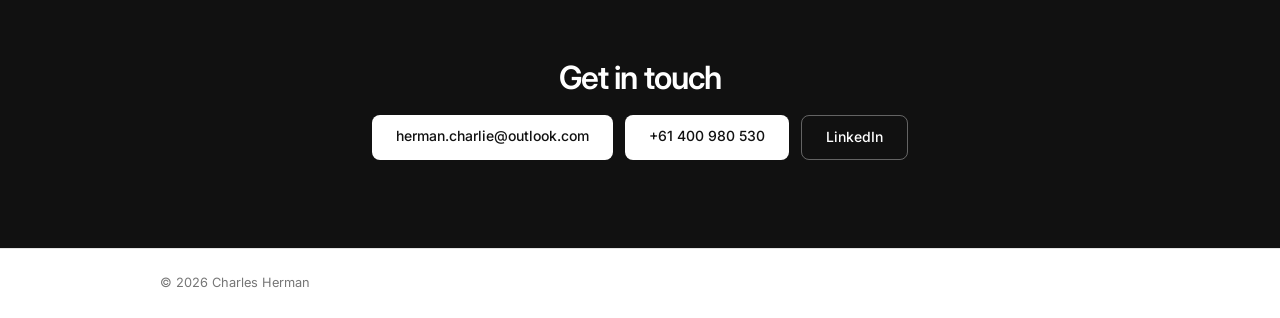
==== commit 1289db6a: "Separate education entries in About section Co-Authored-By: Claude Sonnet 4.6 <noreply@anthropic.com" ====
--- a/index.html
+++ b/index.html
@@ -266,11 +266,9 @@
           Outside of engineering, music is a big part of my life. I make music and spend a lot of my spare time
           organising events with friends. I love to travel whenever I can, and enjoy winter sports. 
         </p>
-        <p class="about-edu">
-          <strong>University of Melbourne</strong> — Masters of Mechanical Engineering 2026 - Present
-          <strong>University of Melbourne</strong> — B.Sc. Mechanical Engineering Systems 2026
-          <strong>Wesley College</strong> — International Baccalaureate, 2021
-        </p>
+        <p class="about-edu"><strong>University of Melbourne</strong> — Masters of Mechanical Engineering, 2026 – Present</p>
+        <p class="about-edu"><strong>University of Melbourne</strong> — B.Sc. Mechanical Engineering Systems, 2026</p>
+        <p class="about-edu"><strong>Wesley College</strong> — International Baccalaureate, 2021</p>
       </div>
       <div class="skills-grid">
         <div class="skill-group">
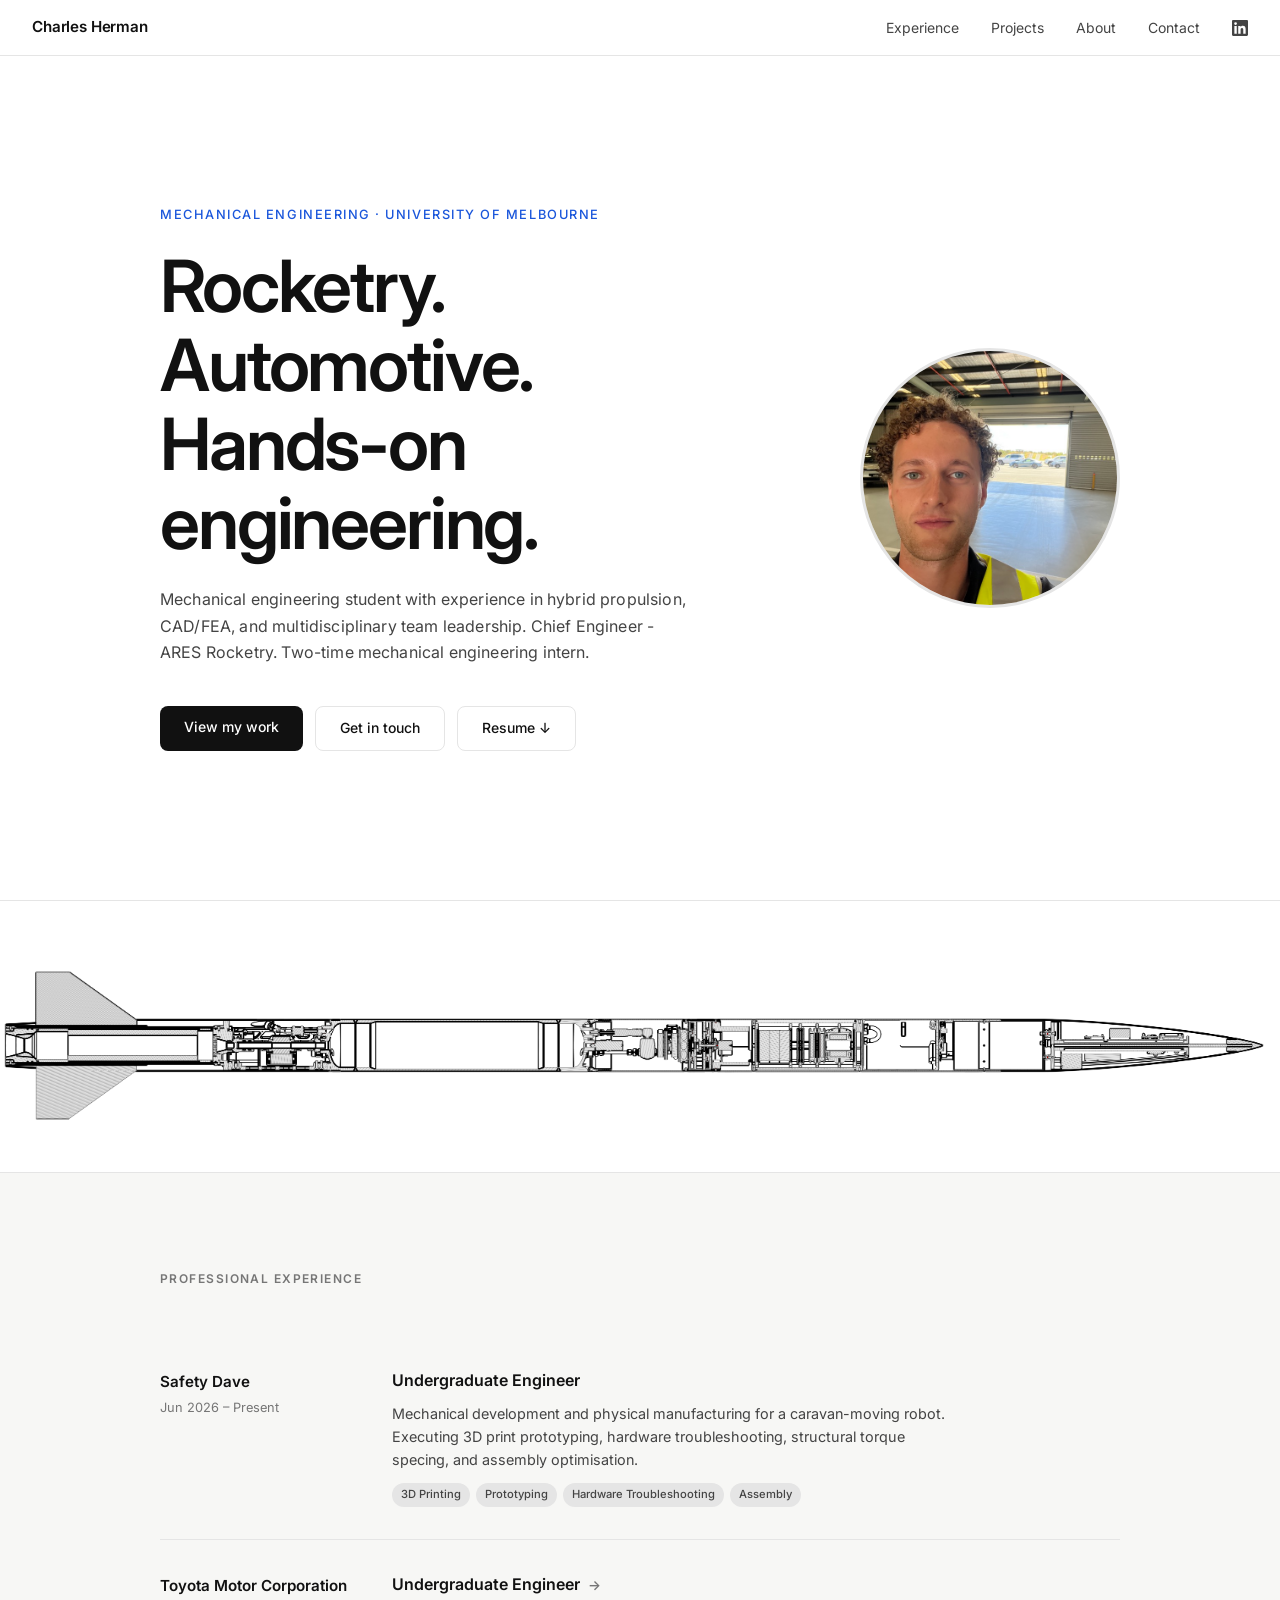
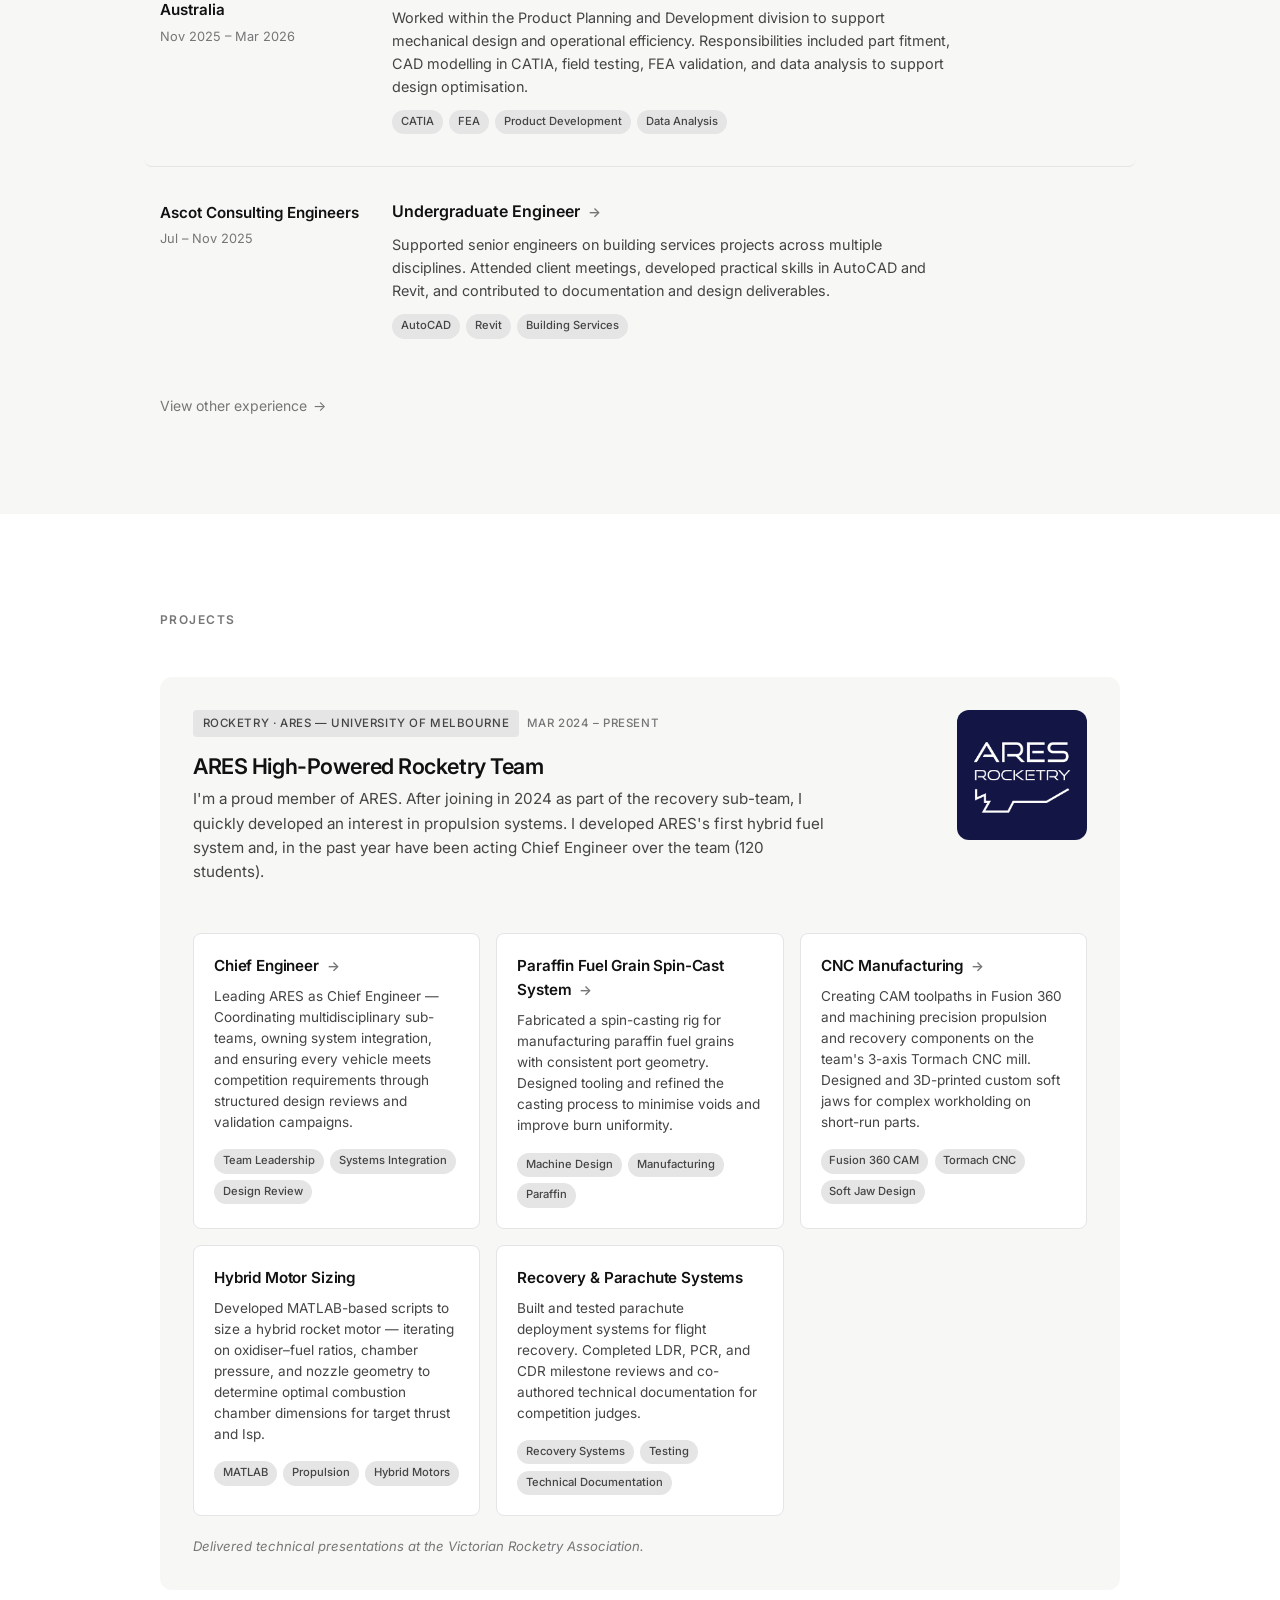
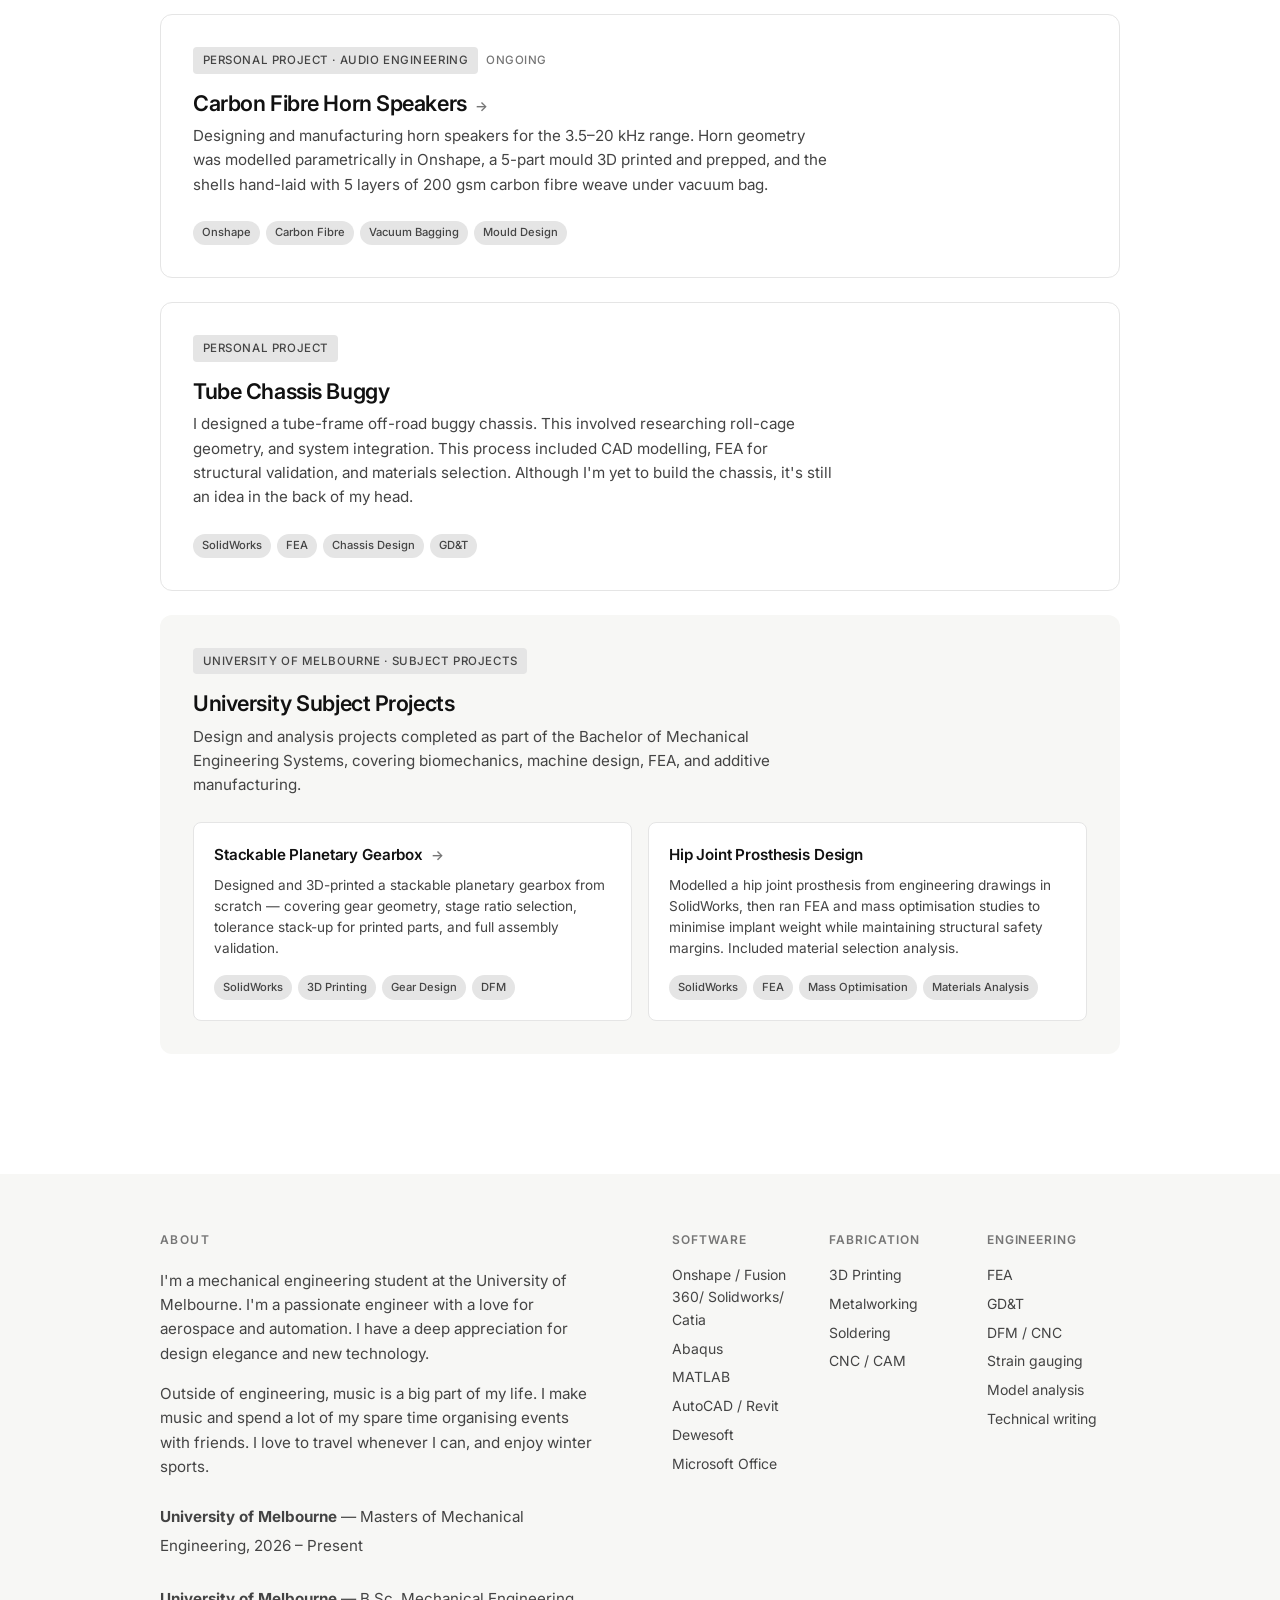
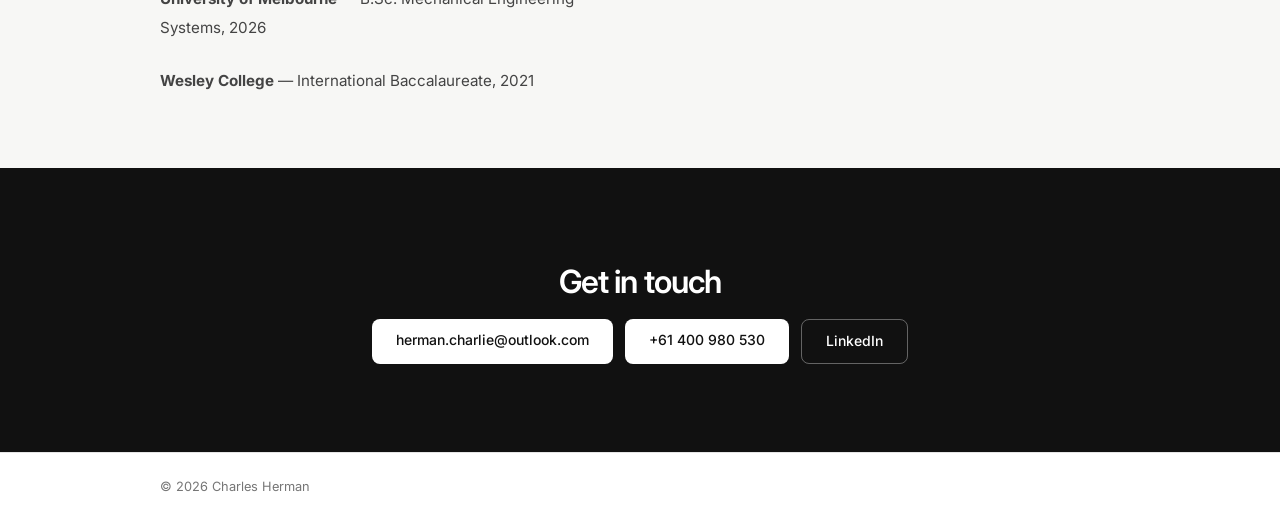
==== commit c9816ca6: "Add Safety Dave role to Professional Experience" ====
--- a/index.html
+++ b/index.html
@@ -71,6 +71,24 @@
 
       <div class="timeline">
 
+        <div class="timeline-item" data-reveal>
+          <div class="timeline-left">
+            <span class="tl-company">Safety Dave</span>
+            <span class="tl-date">Jun 2026 – Present</span>
+          </div>
+          <div class="timeline-right">
+            <h4>Undergraduate Engineer</h4>
+            <p>
+              Mechanical development and physical manufacturing for a caravan-moving robot. Executing
+              3D print prototyping, hardware troubleshooting, structural torque specing, and assembly
+              optimisation.
+            </p>
+            <div class="tech-pills">
+              <span>3D Printing</span><span>Prototyping</span><span>Hardware Troubleshooting</span><span>Assembly</span>
+            </div>
+          </div>
+        </div>
+
         <a href="projects/toyota.html" class="timeline-item timeline-item-link" data-reveal>
           <div class="timeline-left">
             <span class="tl-company">Toyota Motor Corporation Australia</span>
